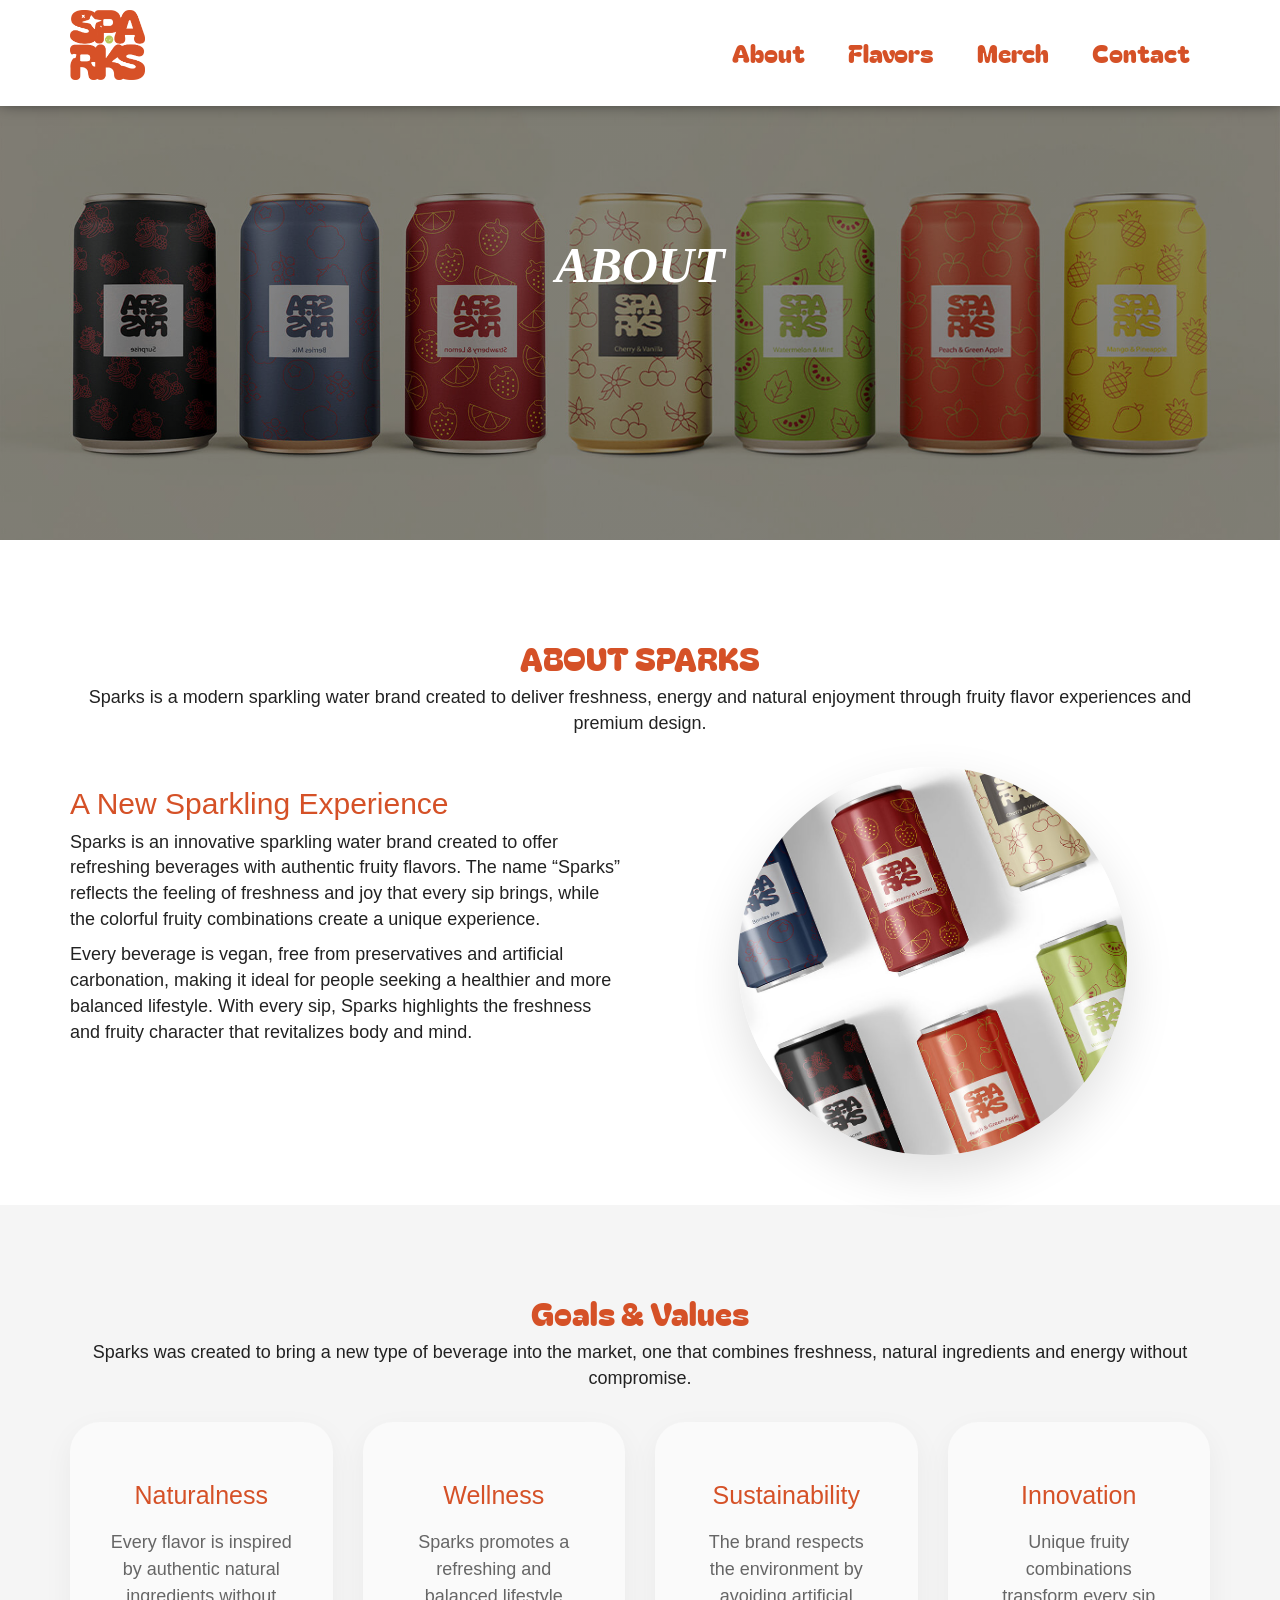
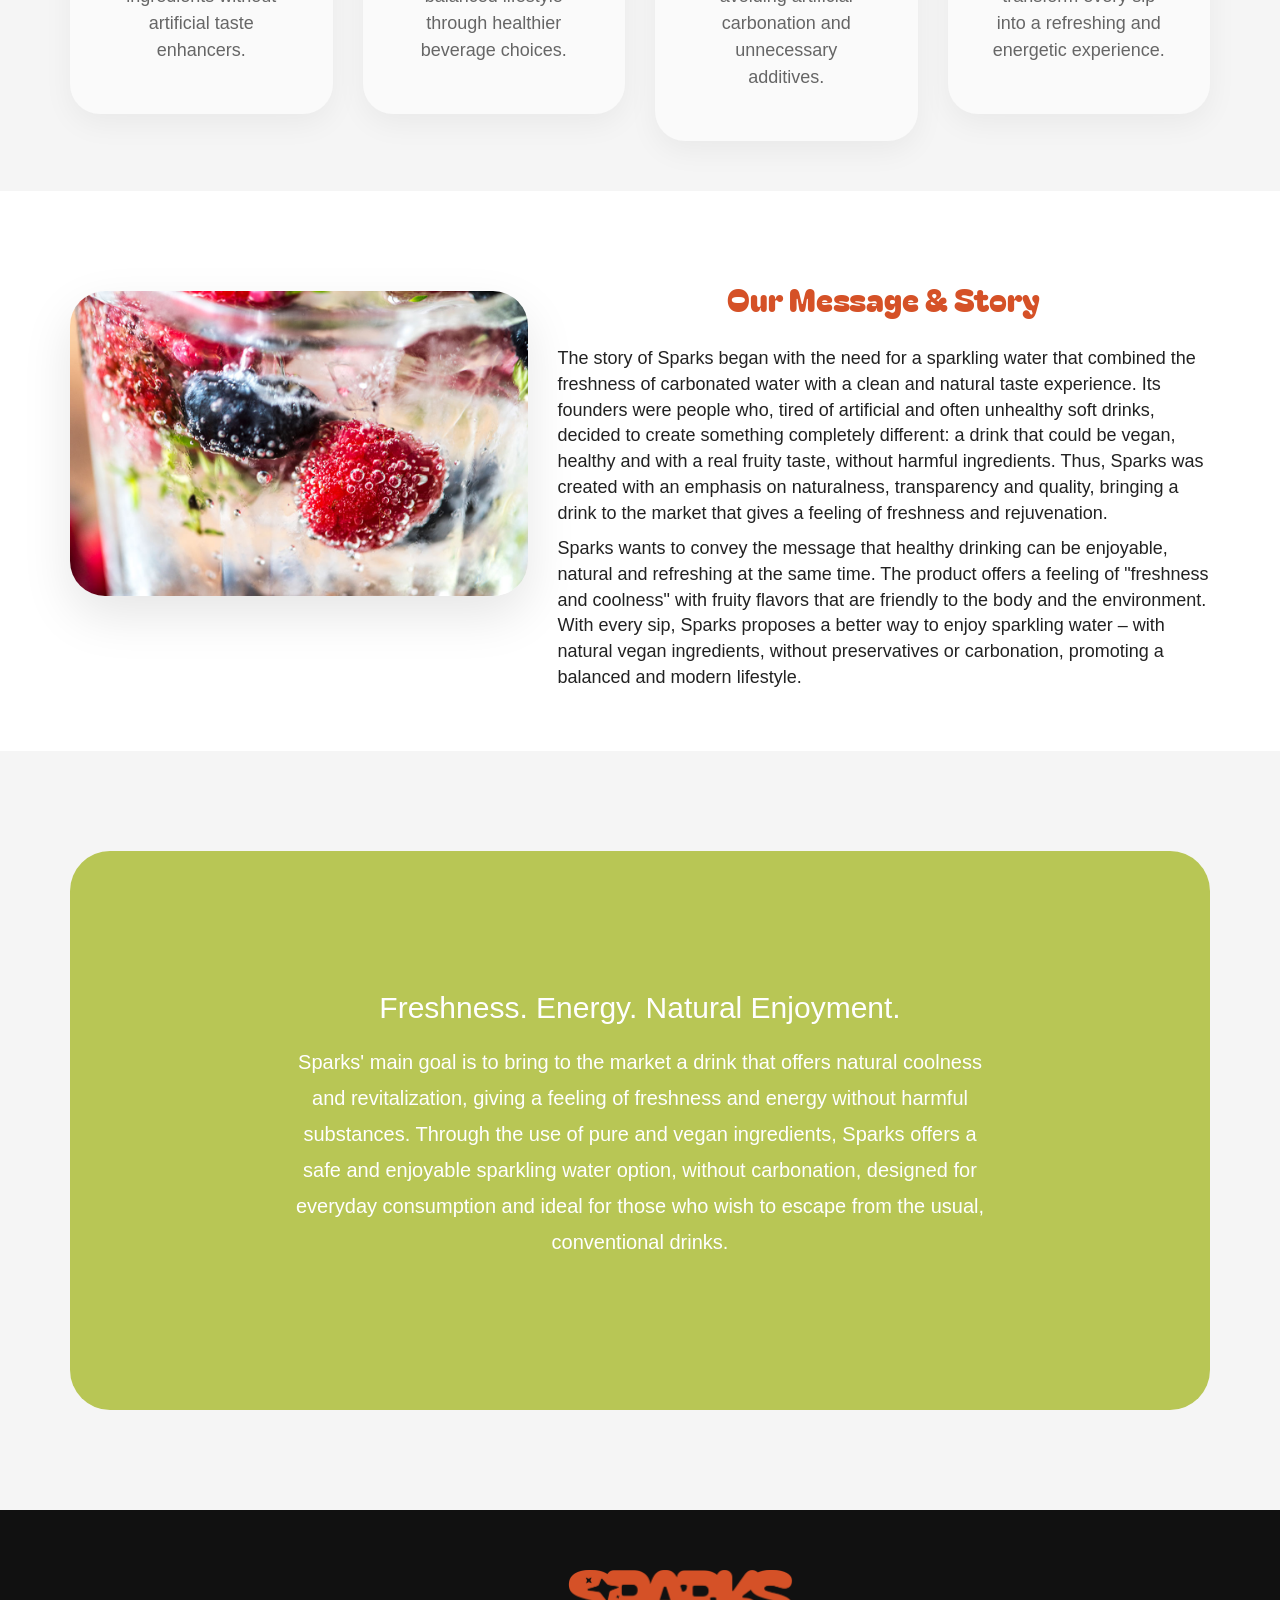
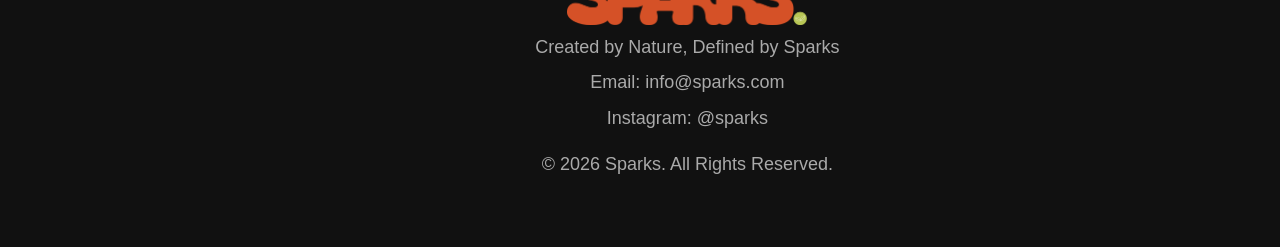
==== about.html @ 91e509a6 "Add files via upload" ====
<!DOCTYPE html>
<html lang="en">
<head>
  <meta charset="UTF-8" />
  <meta name="viewport" content="width=device-width, initial-scale=1.0" />
  <title>SPARKS - ABOUT</title>
  <link rel="shortcut icon" href="https://christinastyl.github.io/sparks/images/favicon.png">


  <meta name="viewport" content="width=device-width, initial-scale=1">
  <meta name="title" content="SPARKS">
  <meta name="description" content="">

  <meta property="og:url" content="https://christinastyl.github.io/sparks/"/>
  <meta property="og:title" content="SPARKS"/>
  <meta property="og:description" content=""/>
  <meta property="og:site_name" content="SPARKS"/>
  <meta property="og:image" content="https://christinastyl.github.io/sparks/images/og_image.jpg"/>

  <link rel="stylesheet" href="https://maxcdn.bootstrapcdn.com/bootstrap/3.4.1/css/bootstrap.min.css">
  <script src="https://ajax.googleapis.com/ajax/libs/jquery/3.7.1/jquery.min.js"></script>
  <script src="https://maxcdn.bootstrapcdn.com/bootstrap/3.4.1/js/bootstrap.min.js"></script>

  <link rel="preconnect" href="https://fonts.googleapis.com">
  <link href="https://fonts.googleapis.com/css2?family=Bagel+Fat+One&family=Poppins:wght@300;400;500;600;700&display=swap" rel="stylesheet">
  <link href="https://fonts.cdnfonts.com/css/myriad-pro-5" rel="stylesheet">
  <link  href="scripts/style.css" rel="stylesheet"/>
</head>

<body>
    <div class="menu-wrap">
        <div class="container">
            <div class="row">
                <div class="col-md-6">
                    <a href="/sparks" class="logo"><img src="images/logo.png" alt="logo"></a>
                </div>
                <div class="col-md-6">
                    <div class="menu">
                        <a href="/sparks/about">About</a>
                        <a href="/sparks/flavors">Flavors</a>
                        <a href="/sparks/merch">Merch</a>
                        <a href="/sparks/contact">Contact</a>
                     </div>
                </div>
            </div>
        </div>
    </div>
    <div class="hero-wrap hero" id="top">
        <!-- <div class="overlay"></div> -->
        <div class="container">
            <div class="row">
                <div class="col-md-12">
                    <h1>ABOUT</h1>
                </div>
            </div>
        </div>
    </div>

    <div class="wrap about-wrap">
        <div class="container">
            <div class="row">
                <div class="col-md-12">
                    <div class="section-intro">
                      <h2>ABOUT SPARKS</h2>
                      <p>Sparks is a modern sparkling water brand created to deliver freshness, energy and natural enjoyment through fruity flavor experiences and premium design.</p>
                    </div>
                </div>
            </div>
            <div class="row">
                <div class="col-md-6">
                    <h2>A New Sparkling Experience</h2>
                    <p>
                      <span class="highlight">Sparks</span> is an innovative sparkling
                      water brand created to offer refreshing beverages with authentic
                      fruity flavors. The name “Sparks” reflects the feeling of freshness
                      and joy that every sip brings, while the colorful fruity combinations
                      create a unique experience.
                    </p>
                    <p>
                      Every beverage is vegan, free from preservatives and artificial
                      carbonation, making it ideal for people seeking a healthier and
                      more balanced lifestyle. With every sip, Sparks highlights the
                      freshness and fruity character that revitalizes body and mind.
                    </p>
                </div>
                <div class="col-md-6">
                    <img src="images/about.jpg" alt="about">
                </div>
            </div>
        </div>
    </div>

    <div class="wrap value-wrap">
        <div class="container">
            <div class="row">
                <div class="col-md-12">
                    <div class="section-intro">
                      <h2>Goals & Values</h2>
                      <p>Sparks was created to bring a new type of beverage into the market, one that combines freshness, natural ingredients and energy without compromise.</p>
                    </div>
                </div>
            </div>
            <div class="row">
                <div class="col-md-3">
                    <div class="value-card">
                      <h3>Naturalness</h3>
                      <p>
                        Every flavor is inspired by authentic natural ingredients
                        without artificial taste enhancers.
                      </p>
                    </div>
                </div>
                <div class="col-md-3">
                    <div class="value-card">
                      <h3>Wellness</h3>
                      <p>
                        Sparks promotes a refreshing and balanced lifestyle
                        through healthier beverage choices.
                      </p>
                    </div>
                </div>
                <div class="col-md-3">
                    <div class="value-card">
                      <h3>Sustainability</h3>
                      <p>
                        The brand respects the environment by avoiding
                        artificial carbonation and unnecessary additives.
                      </p>
                    </div>
                </div>
                <div class="col-md-3">
                    <div class="value-card">
                      <h3>Innovation</h3>
                      <p>
                        Unique fruity combinations transform every sip into
                        a refreshing and energetic experience.
                      </p>
                    </div>
                </div>
            </div>
        </div>
    </div>

    <div class="wrap story-wrap">
        <div class="container">
            <div class="row">
                <div class="col-md-5">
                    <img src="images/story.jpg" alt="Our Message & Story">
                </div>
                <div class="col-md-7">
                    <div class="section-intro">
                      <h2>Our Message & Story</h2>
                    </div>
                    <p>The story of Sparks began with the need for a sparkling water that combined the freshness of carbonated water with a clean and natural taste experience. Its founders were people who, tired of artificial and often unhealthy soft drinks, decided to create something completely different: a drink that could be vegan, healthy and with a real fruity taste, without harmful ingredients. Thus, Sparks was created with an emphasis on naturalness, transparency and quality, bringing a drink to the market that gives a feeling of freshness and rejuvenation.</p>
                    <p>Sparks wants to convey the message that healthy drinking can be enjoyable, natural and refreshing at the same time. The product offers a feeling of "freshness and coolness" with fruity flavors that are friendly to the body and the environment. With every sip, Sparks proposes a better way to enjoy sparkling water – with natural vegan ingredients, without preservatives or carbonation, promoting a balanced and modern lifestyle.</p>
                </div>
            </div>
        </div>
    </div>
    <div class="quote-wrap">
        <div class="container">
            <div class="row">
                <div class="col-md-12">
                    <div class="quote">
                      <h2>Freshness. Energy. Natural Enjoyment.</h2>
                      <p>Sparks' main goal is to bring to the market a drink that offers natural coolness and revitalization, giving a feeling of freshness and energy without harmful substances. Through the use of pure and vegan ingredients, Sparks offers a safe and enjoyable sparkling water option, without carbonation, designed for everyday consumption and ideal for those who wish to escape from the usual, conventional drinks.</p>
                    </div>
                </div>
            </div>
        </div>
    </div>

  <!-- FOOTER -->

  <div class="footer" id="contact">
      <div class="container">
          <div class="row">
              <div class="col-md-4"></div>
              <div class="col-md-4">
                  <img src="images/secondary.png" alt="logo">
                <p>Created by Nature, Defined by Sparks</p>
                <p>Email: info@sparks.com</p>
                <p>Instagram: @sparks</p>
                <p style="margin-top:20px;">© 2026 Sparks. All Rights Reserved.</p>
              </div>
              <div class="col-md-4"></div>
          </div>
      </div>
</div>
</body>
</html>
---- scripts/style.css ----
*{margin:0;padding:0;box-sizing:border-box;}
body{font-family: 'Myriad Pro', sans-serif;/* font-family:'Poppins',sans-serif; */background:#fff;color:#222;overflow-x:hidden;font-size: 18px;}
html{scroll-behavior:smooth;}
:root{
    --main:#d55127;
    --secondary:#b8c655;
    --dark:#111;
    --light:#fff;
    --gray:#f5f5f5;
}

.overlay{background-color: #000;width: 100%;height: 100%;z-index: 1000;position: absolute;opacity: 16%;}
.menu-wrap{position: fixed;background: #fff;width: 100%;z-index: 1000;box-shadow: 0px -8px 18px 1px #000000;}
.menu{font-family:'Bagel Fat One',cursive;text-align: right;}
.menu a{padding: 35px 20px;font-size: 25px;text-decoration: none;display: inline-block;color: var(--main);}
.menu a:hover{color: var(--secondary)}
.logo {margin: 0}
.logo img{height:90px;display: block;padding: 10px 0}

.header-wrap {background: url('../images/header-bg.jpg') 0 0 no-repeat;background-size: cover;height: 500px;background-position: center;    position: relative;top: 90px;margin-bottom: 100px;}
.page-header-wrap{background: url('../images/header-bg.jpg') 0 0 no-repeat;background-size: cover;background-position: center;}
.header-wrap .header-title{line-height: 1;color: #fff;font-size: 70px;}
.header-wrap .header-title span{display: block;background-image: linear-gradient(to right, var(--light), var(--dark));-webkit-background-clip: text;-webkit-text-fill-color: transparent;}
.header-wrap .header-text{color: #fff;font-size: 18px;padding: 20px 0;}
.header-wrap .header-text span{color: var(--light);}
.button {color: #fff;border: 1px solid;font-size: 17px;font-weight: normal;padding: 14px 16px;border-radius: 5px;border-image: linear-gradient(to right, var(--light), var(--dark)) 1;}
.button:hover{background-image: linear-gradient(to right, var(--light), var(--dark));text-decoration: none;color: #fff;-webkit-background-clip: border-box;-webkit-text-fill-color: white;}
.header-img{padding: 13% 0;text-align: center;}
.header-img img{width: 100%;padding: 13% 0;}
.header-img h1{font-family: 'Myriad Pro';font-size: 5rem;color: #fff;font-weight: bold;font-style: italic;margin-top:80px;}

.hero{height:50vh;background:linear-gradient(rgba(0,0,0,0.45),rgba(0,0,0,0.45)),url('../images/hero.jpg');background-size:cover;background-position:center;text-align:center;color:white;position: relative;top: 90px;margin-bottom: 100px;}
.hero h1{font-family: 'Myriad Pro';font-size: 5rem;color: #fff;font-weight: bold;font-style: italic;margin-top:13%;}
.hero p{max-width:700px;line-height:1.8;font-size:1.1rem;}

.btn{display:inline-block;padding:16px 35px;background:var(--main);color:white;border-radius:50px;text-decoration:none;font-weight:600;transition:0.3s;    margin: 20px auto;display: block;width: 200px;}
.btn:hover{transform:translateY(-3px);background:var(--secondary);}

.wrap{padding: 50px 0}
.section-intro {text-align: center;padding: 20px 0}
.section-intro h2{color: var(--main);font-family: 'Bagel Fat One';font-size: 32px;}


/* about */
.about img{width:100%;border-radius:25px;}
.about-text h3{font-size:2.2rem;margin-bottom:20px;}
.about-text p{line-height:1.8;color:#555;margin-bottom:20px;}

/* FLAVORS */
.flavors-wrap {background:var(--gray);}
.flavor-card{background:white;border-radius:25px;overflow:hidden;transition:0.4s;box-shadow:0 10px 25px rgba(0,0,0,0.05);margin: 10px 0;}
.flavor-card:hover{transform:translateY(-10px);}
.flavor-top{height:250px;}
.flavor-top img {width: 100%}

.flavor-content{padding:30px;}
.flavor-content h3{margin-bottom:15px;font-size:22px;font-family:'Bagel Fat One';}
.flavor-content p{color:#666;line-height:1.7;}

.berries h3{color: #596983}
.strawberry h3{color: #aa1e23}
.mango h3{color: #fee14d}
.peach h3{color: #d55127}
.vanilla h3{color: #f1e2b7}
.mint h3{color: #b8c655}

/* VALUES */
.value-card{padding:40px;border-radius:20px;background:white;box-shadow:0 10px 30px rgba(0,0,0,0.05);text-align:center;}
.value-card h3{margin:20px 0;color:var(--main);}
.value-card p{color:#666;line-height:1.7;}

/* CTA */
.cta-wrap{background: var(--gray)}
.cta{background:linear-gradient(135deg,var(--main),#ff8c42);color:white;text-align:center;border-radius:40px;margin:80px 0;padding:80px 30px;}
.cta h2{font-size:3rem;margin-bottom:20px;}
.cta p{max-width:700px;margin:auto;line-height:1.8;margin-bottom:30px;font-size: 20px;}
.cta .btn{background:white;color:var(--main);}
.cta .btn:hover{background: var(--secondary)}


.secret-wrap{position:relative;margin:70px 0;padding:70px 8%;border-radius:40px;overflow:hidden;background:#050505;display:flex;justify-content:center;}
.secret-overlay{position:absolute;inset:0;background:radial-gradient(circle at top right,rgba(255,0,80,0.18),transparent 40%);}
.secret-container{position:relative;z-index:2;display:grid;grid-template-columns:repeat(auto-fit,minmax(320px,1fr));gap:60px;align-items:center;}
.premium-label{display:inline-block;padding:10px 20px;border:1px solid rgba(255,255,255,0.2);border-radius:50px;color:var(--main);font-size:16px;letter-spacing:2px;margin-bottom:25px;}
.secret-wrap h2{font-family:'Bagel Fat One',cursive;font-size:6rem;color:white;line-height:1;margin-bottom:20px;}
.secret-wrap h3{color:var(--main);font-size:25px;margin-bottom:25px;}
.secret-wrap p{color:#bbb;line-height:1.9;margin-bottom:20px;max-width:650px;font-size: 20px;}
.secret-can{width:100%;max-width:420px;position:relative;}
.secret-can::before{content:'';position:absolute;inset:-20px;border-radius:30px;background:linear-gradient(135deg,rgba(255,0,80,0.2),rgba(255,255,255,0.02));filter:blur(20px);}
.secret-wrap img{position:relative;z-index:2;width:100%;border-radius:30px;box-shadow:0 20px 60px rgba(0,0,0,0.6);margin-top: 28%;}

.about-wrap img{width: 70%;border-radius: 100%;box-shadow: 0 20px 50px rgba(0, 0, 0, 0.12);display: block;margin: auto;}
.about-wrap h2{color: var(--main)}

.value-wrap{background:var(--gray);}
.value-card{background:#fafafa;padding:40px;border-radius:30px;box-shadow:0 10px 30px rgba(0,0,0,0.05);transition:0.4s;}
.value-card:hover{transform:translateY(-10px);}
.value-card h3{color:var(--main);margin-bottom:20px;font-size:25px;}
.value-card p{color:#666;line-height:1.5;}

.story-wrap img{width: 100%;border-radius: 35px;box-shadow: 0 20px 50px rgba(0, 0, 0, 0.1);margin-top: 50px}

.quote-wrap{background: var(--gray)}
.quote{margin:100px 0;padding:120px 8%;border-radius:40px;background:var(--secondary);background-size:cover;background-position:center;text-align:center;color:white;}
.quote h2{font-size:3rem;margin-bottom:20px;}
.quote p {max-width: 700px;margin: auto;line-height: 1.8;margin-bottom: 30px;font-size: 20px;}

/* FOOTER */
.footer{background:#111;color:white;padding:60px 8%;text-align:center;}
.footer img{width: 100%;padding: 0px 60px 10px;}
.footer p{color:#aaa;margin-bottom:10px;}

/* RESPONSIVE */

@media(max-width:768px){

.hero h1{
font-size:3rem;
}

nav ul{
display:none;
}

.section-title h2{
font-size:2.2rem;
}

.cta h2{
font-size:2rem;
}

}
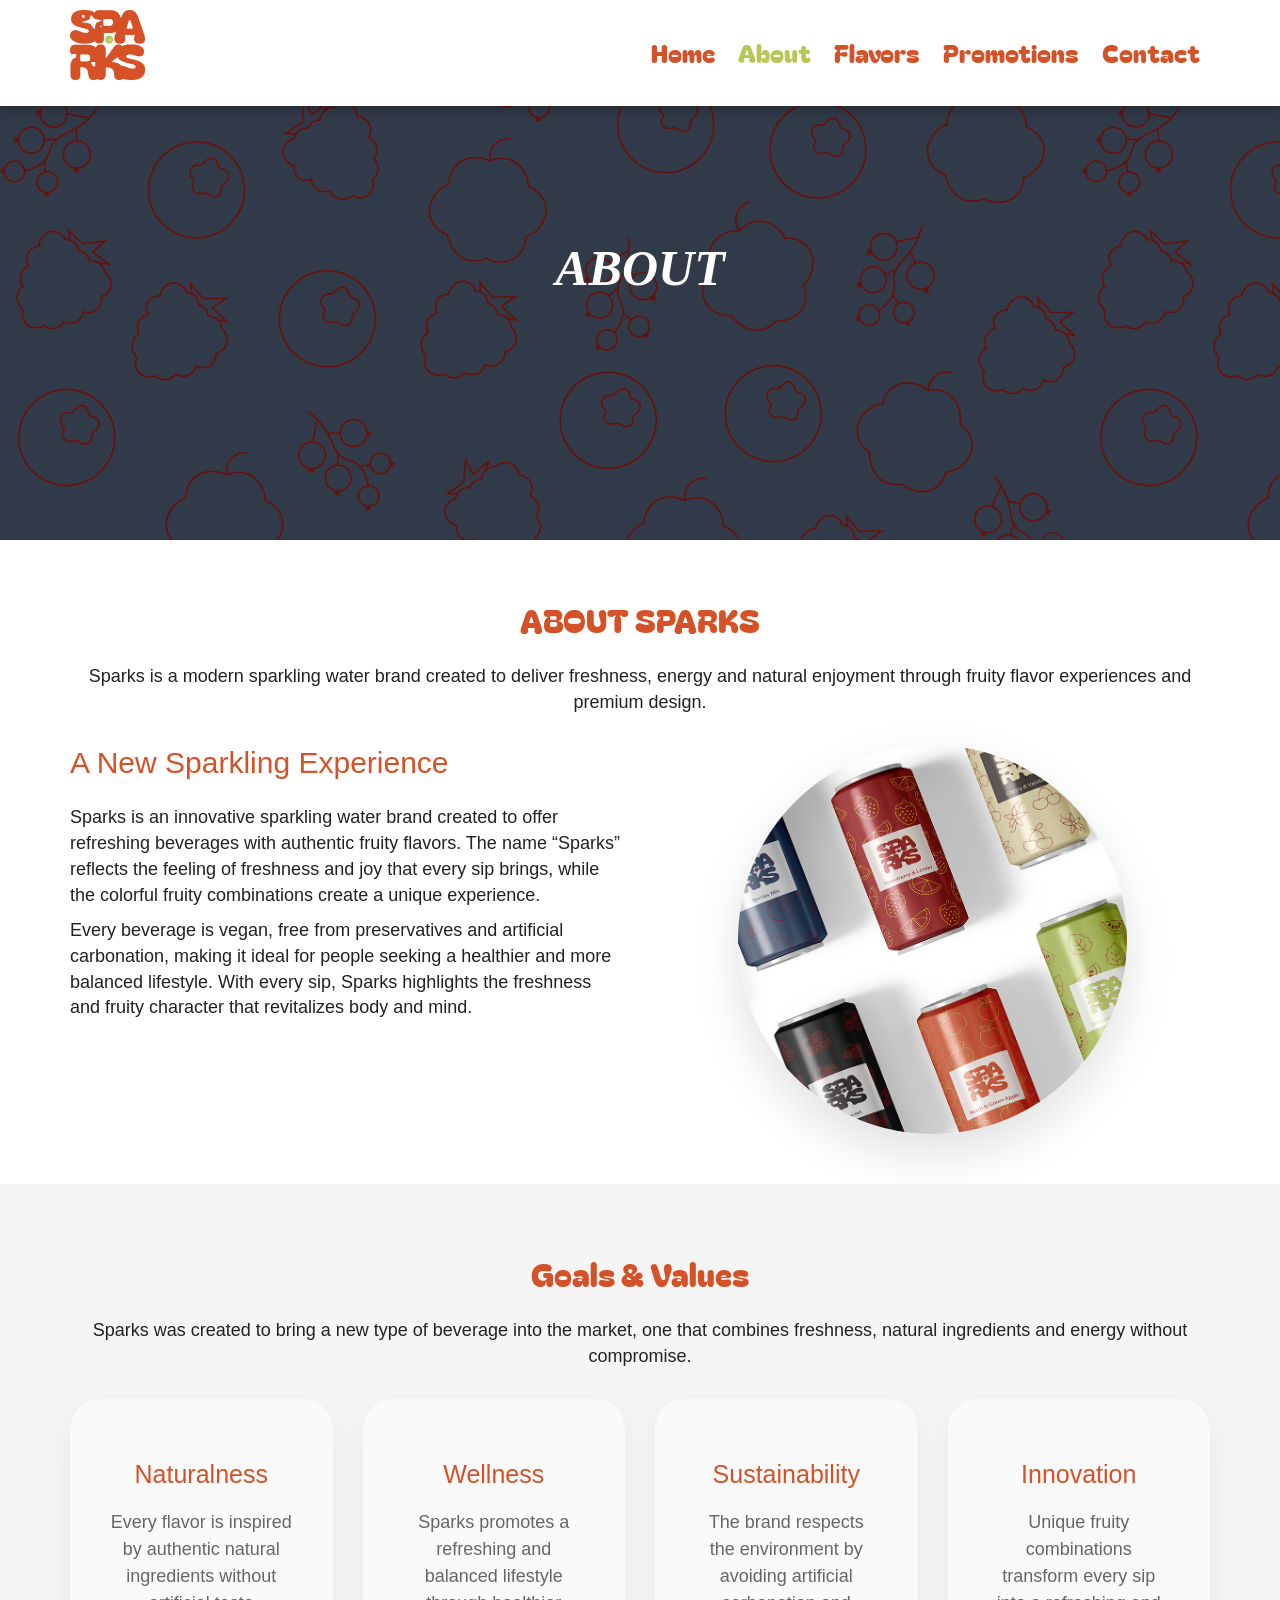
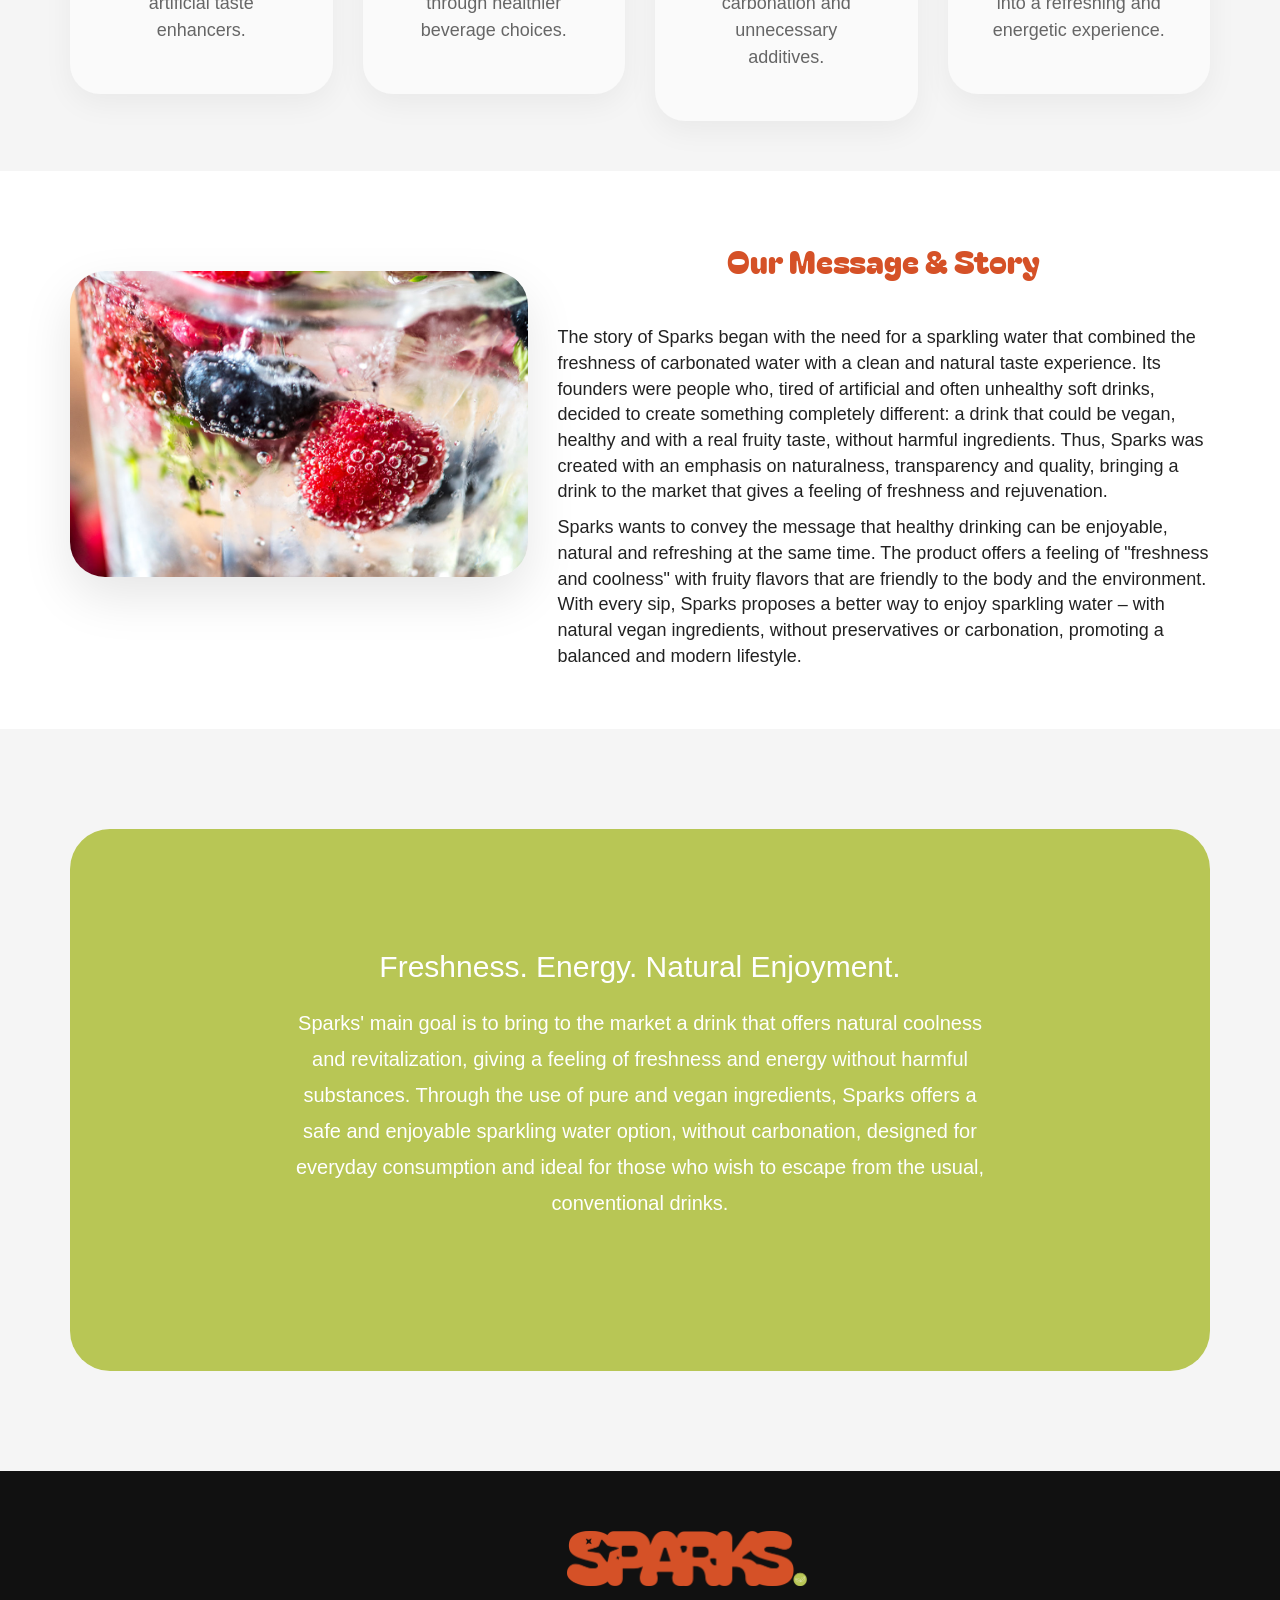
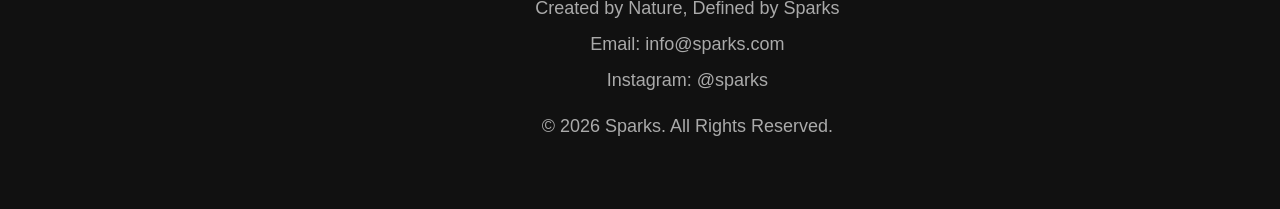
==== commit 81a27392: "Add files via upload" ====
--- a/about.html
+++ b/about.html
@@ -31,21 +31,22 @@
     <div class="menu-wrap">
         <div class="container">
             <div class="row">
-                <div class="col-md-6">
+                <div class="col-md-2">
                     <a href="/sparks" class="logo"><img src="images/logo.png" alt="logo"></a>
                 </div>
-                <div class="col-md-6">
+                <div class="col-md-10">
                     <div class="menu">
-                        <a href="/sparks/about">About</a>
+                        <a href="/sparks">Home</a>
+                        <a class="active" href="/sparks/about">About</a>
                         <a href="/sparks/flavors">Flavors</a>
-                        <a href="/sparks/merch">Merch</a>
+                        <a href="/sparks/promotions">Promotions</a>
                         <a href="/sparks/contact">Contact</a>
                      </div>
                 </div>
             </div>
         </div>
     </div>
-    <div class="hero-wrap hero" id="top">
+    <div class="hero-wrap hero about-hero" id="top">
         <!-- <div class="overlay"></div> -->
         <div class="container">
             <div class="row">
--- a/scripts/style.css
+++ b/scripts/style.css
@@ -8,12 +8,15 @@
     --light:#fff;
     --gray:#f5f5f5;
 }
+h1, h2, h3, h4, h5, h6 {margin-top: 0;margin-bottom: 0.8em;font-weight: 100;line-height: 1.2;}
+
 
 .overlay{background-color: #000;width: 100%;height: 100%;z-index: 1000;position: absolute;opacity: 16%;}
 .menu-wrap{position: fixed;background: #fff;width: 100%;z-index: 1000;box-shadow: 0px -8px 18px 1px #000000;}
 .menu{font-family:'Bagel Fat One',cursive;text-align: right;}
-.menu a{padding: 35px 20px;font-size: 25px;text-decoration: none;display: inline-block;color: var(--main);}
+.menu a{padding: 35px 10px;font-size: 25px;text-decoration: none;display: inline-block;color: var(--main);}
 .menu a:hover{color: var(--secondary)}
+.menu a.active{color: var(--secondary)}
 .logo {margin: 0}
 .logo img{height:90px;display: block;padding: 10px 0}
 
@@ -29,7 +32,12 @@
 .header-img img{width: 100%;padding: 13% 0;}
 .header-img h1{font-family: 'Myriad Pro';font-size: 5rem;color: #fff;font-weight: bold;font-style: italic;margin-top:80px;}
 
-.hero{height:50vh;background:linear-gradient(rgba(0,0,0,0.45),rgba(0,0,0,0.45)),url('../images/hero.jpg');background-size:cover;background-position:center;text-align:center;color:white;position: relative;top: 90px;margin-bottom: 100px;}
+.hero{height:50vh;background-size:cover;background-position:center;text-align:center;color:white;position: relative;top: 90px;margin-bottom: 80px;}
+.about-hero {background:linear-gradient(rgba(0,0,0,0.45),rgba(0,0,0,0.45)),url('../images/about_hero.jpg');}
+.flavors-hero {background:linear-gradient(rgba(0,0,0,0.45),rgba(0,0,0,0.45)),url('../images/flavors_hero.jpg');}
+.merch-hero {background:linear-gradient(rgba(0,0,0,0.45),rgba(0,0,0,0.45)),url('../images/merch_hero.jpg');}
+.contact-hero {background:linear-gradient(rgba(0,0,0,0.45),rgba(0,0,0,0.45)),url('../images/contact_hero.jpg');}
+
 .hero h1{font-family: 'Myriad Pro';font-size: 5rem;color: #fff;font-weight: bold;font-style: italic;margin-top:13%;}
 .hero p{max-width:700px;line-height:1.8;font-size:1.1rem;}
 
@@ -105,6 +113,41 @@
 .quote h2{font-size:3rem;margin-bottom:20px;}
 .quote p {max-width: 700px;margin: auto;line-height: 1.8;margin-bottom: 30px;font-size: 20px;}
 
+.promotional-wrap{background-color: var(--gray)}
+.promotional-wrap img{width: 100%;border-radius: 35px;box-shadow: 0 20px 50px rgba(0, 0, 0, 0.1);margin-top: 50px;}
+.promotional-wrap .section-intro {text-align: left;padding: 0}
+
+.accessories-wrap img{width: 100%;border-radius: 35px;box-shadow: 0 20px 50px rgba(0, 0, 0, 0.1);margin-top: 50px;}
+.accessories-wrap .section-intro {text-align: left;padding: 0}
+
+.contact-wrap{background-color: var(--gray)}
+.contact-info h2{font-size:3rem;margin-bottom:25px;}
+.contact-info p{color:#666;line-height:2;margin-bottom:40px;}
+.info-box{background:white;padding: 5px 30px;border-radius:25px;margin-bottom:25px;box-shadow:0 10px 30px rgba(0,0,0,0.05);transition:0.4s;}
+.info-box:hover{transform:translateY(-5px);}
+.info-box h3{color:var(--main);margin-bottom:10px;}
+.info-box p{margin:0;color:#555;font: 18px}
+
+.contact-form{background:white;padding:50px;border-radius:35px;box-shadow:0 15px 40px rgba(0,0,0,0.08);}
+.contact-form h2{margin-bottom:35px;font-size:2.5rem;}
+.form-group{margin-bottom:25px;}
+.form-group label{display:block;margin-bottom:10px;font-weight:600;color:#333;}
+.form-group input, .form-group textarea{width:100%;padding:18px 20px;border-radius:18px;border:1px solid #ddd;outline:none;transition:0.3s;}
+.form-group input:focus,.form-group textarea:focus{border-color:var(--main);}
+.form-group textarea{min-height:180px;resize:none;}
+
+.map-section{margin-top:80px;}
+.map{overflow:hidden;border-radius:35px;box-shadow:0 15px 40px rgba(0,0,0,0.08);}
+.map iframe{width:100%;height:405px;border:none;}
+
+.social {background: #fff;}
+.social-section h2{font-size:3rem;margin-bottom:20px;}
+.social-section p{max-width:700px;margin:auto;line-height:1.9;margin-bottom:40px;}
+.socials{display:flex;justify-content:center;gap:20px;flex-wrap:wrap;}
+.social-btn{padding:16px 32px;border-radius:50px;text-decoration:none;background:white;color:#111;font-weight:600;box-shadow:0 10px 25px rgba(0,0,0,0.06);transition:0.4s;text-decoration: none;}
+.social-btn:hover{background:var(--main);color:white;text-decoration: none;}
+
+
 /* FOOTER */
 .footer{background:#111;color:white;padding:60px 8%;text-align:center;}
 .footer img{width: 100%;padding: 0px 60px 10px;}
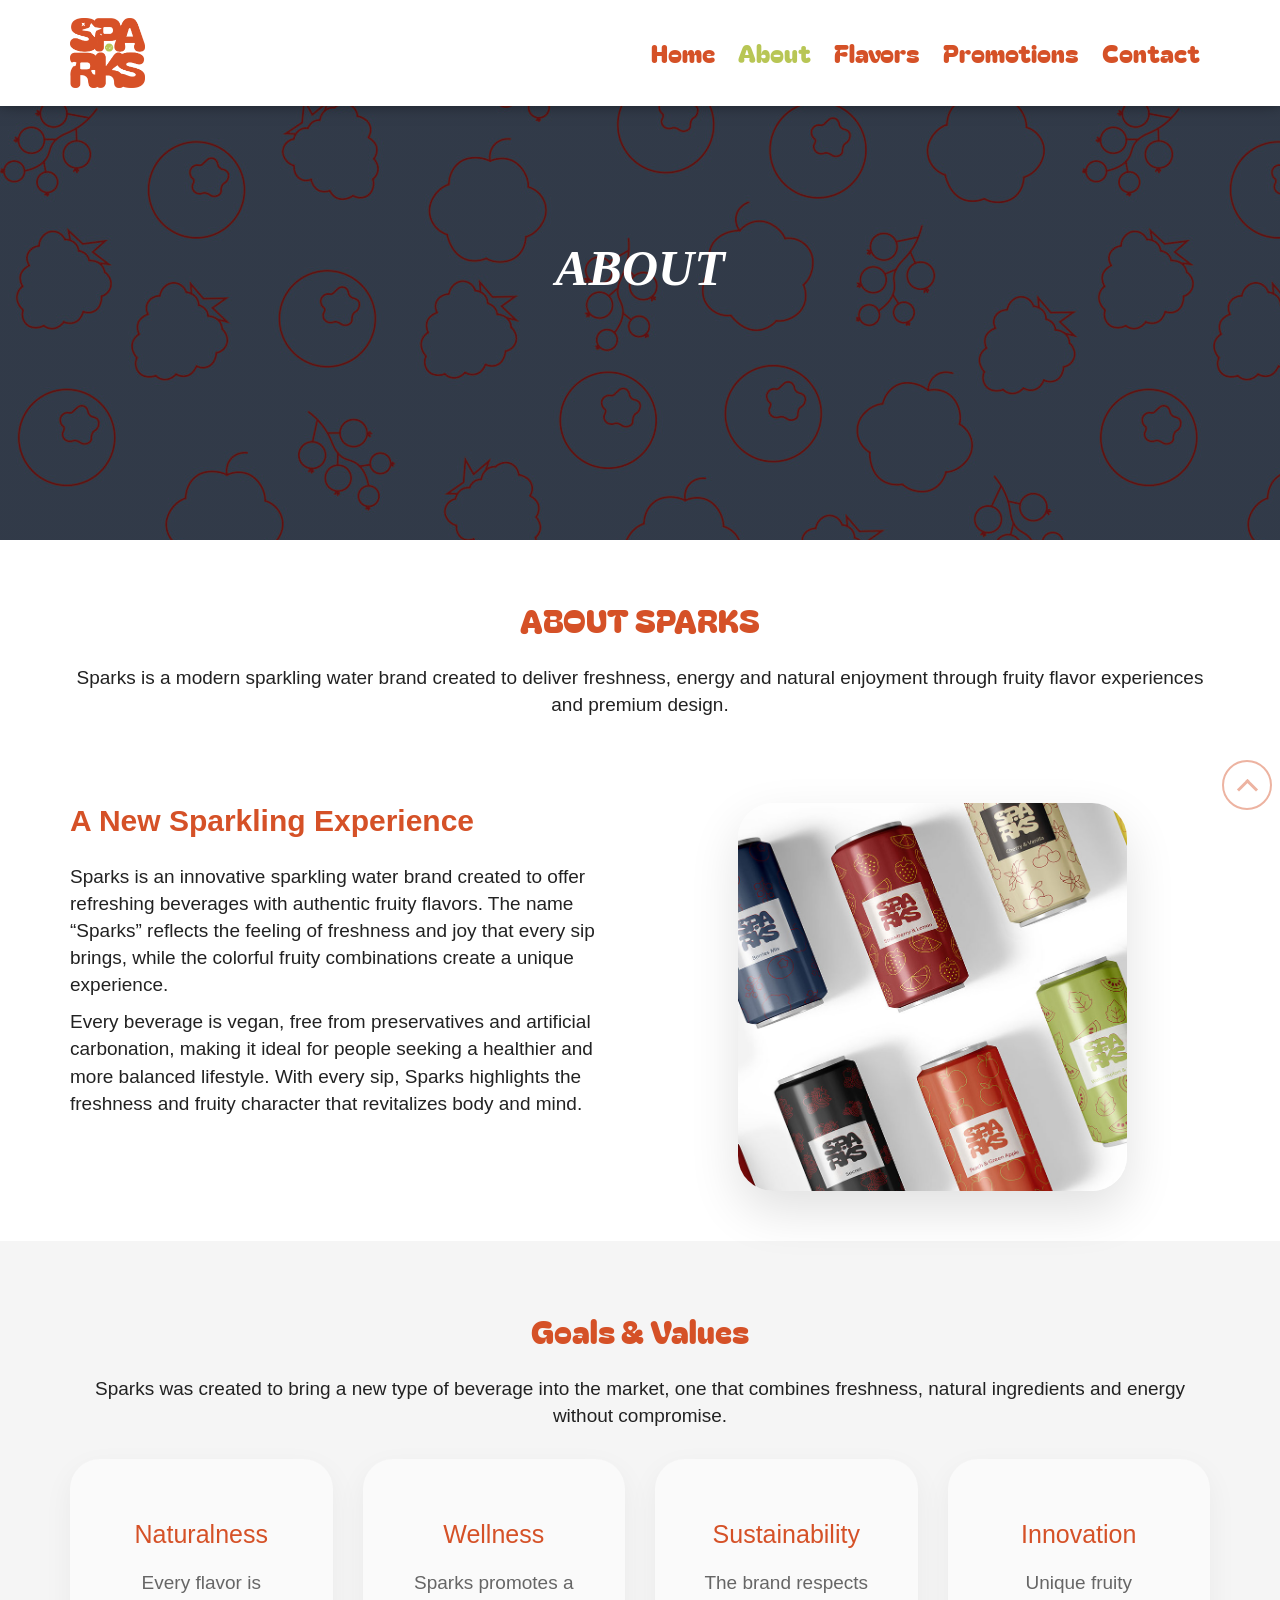
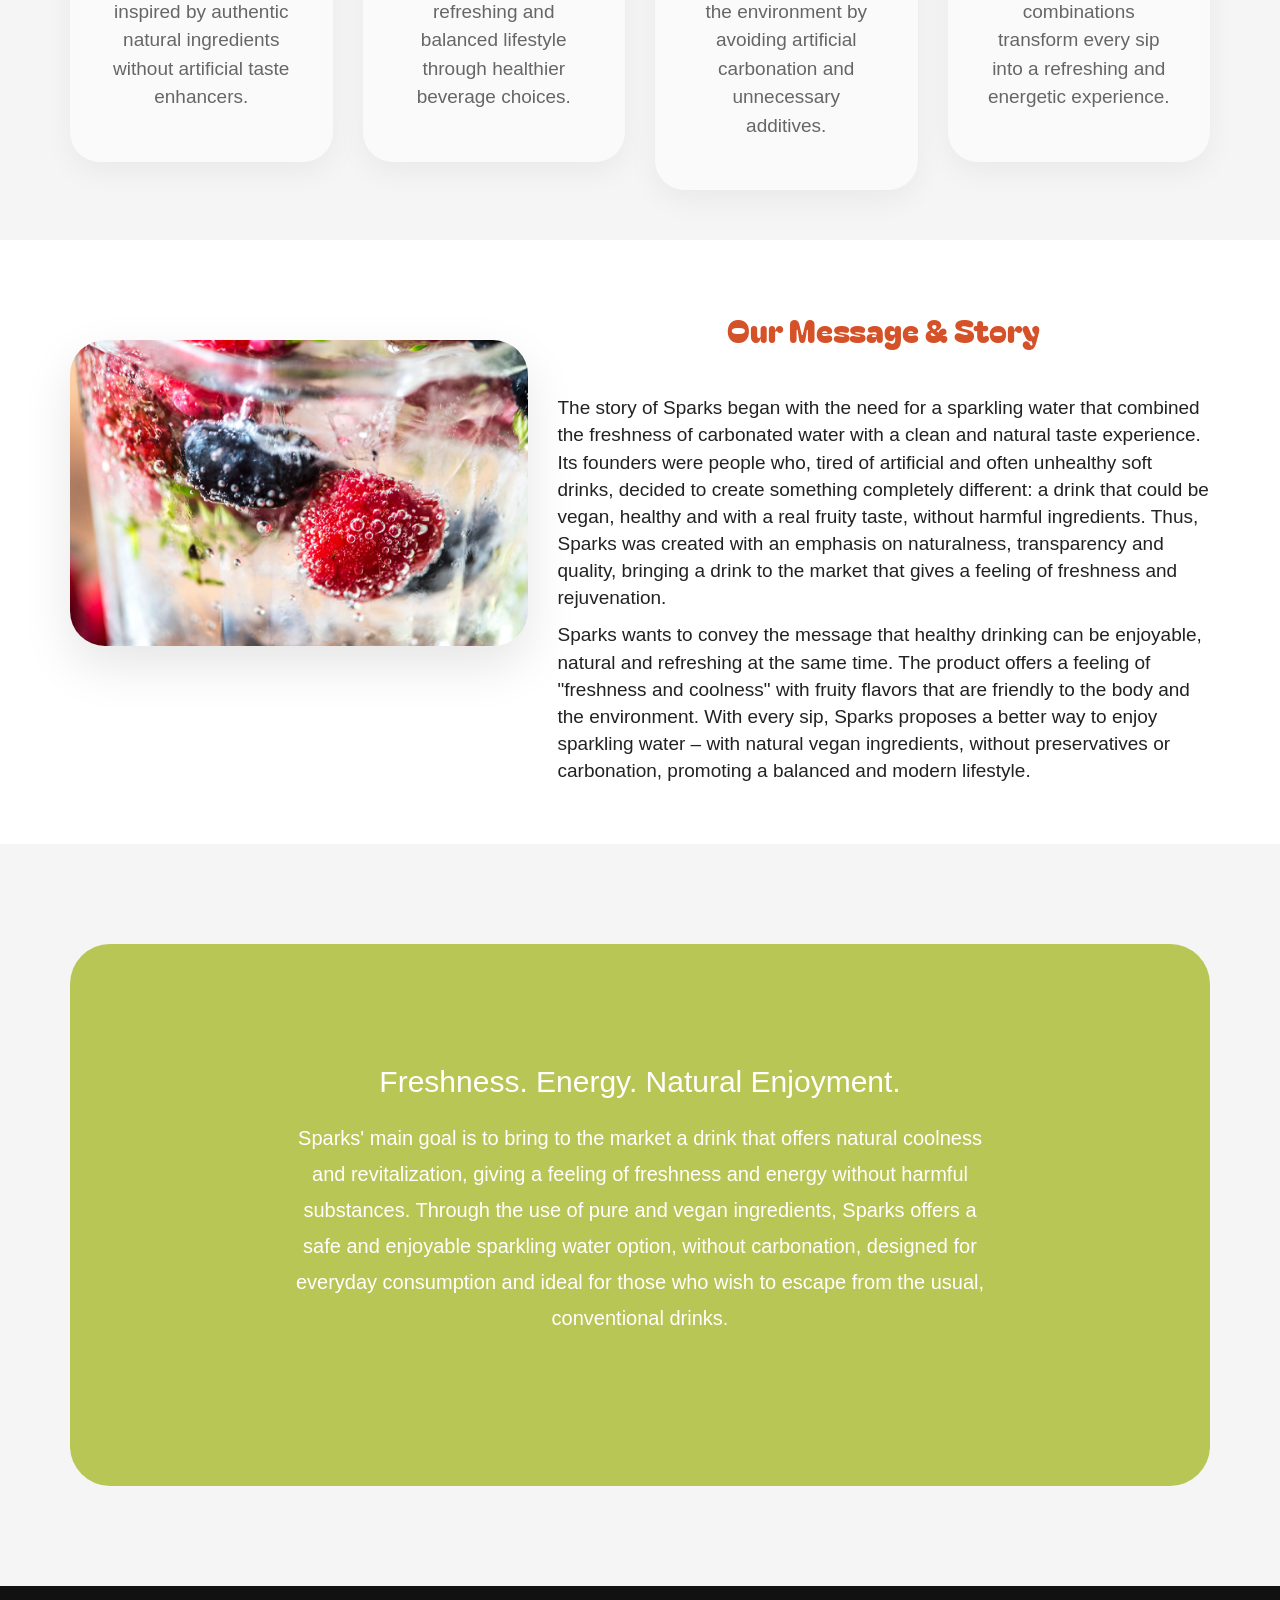
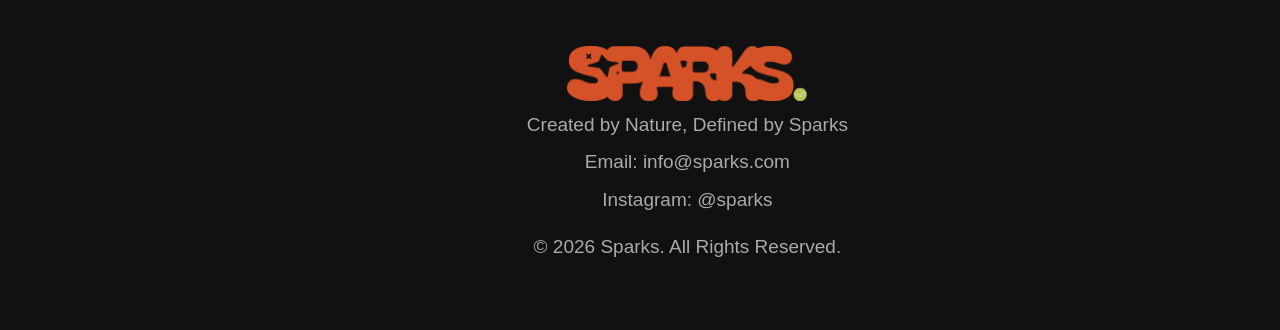
==== commit 6e4b1326: "Add files via upload" ====
--- a/about.html
+++ b/about.html
@@ -67,9 +67,10 @@
                     </div>
                 </div>
             </div>
+            <br><br>
             <div class="row">
                 <div class="col-md-6">
-                    <h2>A New Sparkling Experience</h2>
+                    <h2><strong>A New Sparkling Experience</strong></h2>
                     <p>
                       <span class="highlight">Sparks</span> is an innovative sparkling
                       water brand created to offer refreshing beverages with authentic
@@ -102,40 +103,42 @@
                 </div>
             </div>
             <div class="row">
-                <div class="col-md-3">
-                    <div class="value-card">
-                      <h3>Naturalness</h3>
-                      <p>
-                        Every flavor is inspired by authentic natural ingredients
-                        without artificial taste enhancers.
-                      </p>
+                <div class="values-section">
+                    <div class="col-md-3">
+                        <div class="value-card">
+                          <h3>Naturalness</h3>
+                          <p>
+                            Every flavor is inspired by authentic natural ingredients
+                            without artificial taste enhancers.
+                          </p>
+                        </div>
                     </div>
-                </div>
-                <div class="col-md-3">
-                    <div class="value-card">
-                      <h3>Wellness</h3>
-                      <p>
-                        Sparks promotes a refreshing and balanced lifestyle
-                        through healthier beverage choices.
-                      </p>
+                    <div class="col-md-3">
+                        <div class="value-card">
+                          <h3>Wellness</h3>
+                          <p>
+                            Sparks promotes a refreshing and balanced lifestyle
+                            through healthier beverage choices.
+                          </p>
+                        </div>
                     </div>
-                </div>
-                <div class="col-md-3">
-                    <div class="value-card">
-                      <h3>Sustainability</h3>
-                      <p>
-                        The brand respects the environment by avoiding
-                        artificial carbonation and unnecessary additives.
-                      </p>
+                    <div class="col-md-3">
+                        <div class="value-card">
+                          <h3>Sustainability</h3>
+                          <p>
+                            The brand respects the environment by avoiding
+                            artificial carbonation and unnecessary additives.
+                          </p>
+                        </div>
                     </div>
-                </div>
-                <div class="col-md-3">
-                    <div class="value-card">
-                      <h3>Innovation</h3>
-                      <p>
-                        Unique fruity combinations transform every sip into
-                        a refreshing and energetic experience.
-                      </p>
+                    <div class="col-md-3">
+                        <div class="value-card">
+                          <h3>Innovation</h3>
+                          <p>
+                            Unique fruity combinations transform every sip into
+                            a refreshing and energetic experience.
+                          </p>
+                        </div>
                     </div>
                 </div>
             </div>
@@ -188,5 +191,7 @@
           </div>
       </div>
 </div>
+<a href="#top" id="scroll-top" class="scroller tp" title="BACK TO TOP" ><span></span></a>
+<script src="scripts/javascript.js"></script>
 </body>
 </html>
--- a/scripts/style.css
+++ b/scripts/style.css
@@ -1,5 +1,5 @@
 *{margin:0;padding:0;box-sizing:border-box;}
-body{font-family: 'Myriad Pro', sans-serif;/* font-family:'Poppins',sans-serif; */background:#fff;color:#222;overflow-x:hidden;font-size: 18px;}
+body{font-family: 'Myriad Pro', sans-serif;/* font-family:'Poppins',sans-serif; */background:#fff;color:#222;overflow-x:hidden;font-size: 19px;}
 html{scroll-behavior:smooth;}
 :root{
     --main:#d55127;
@@ -18,7 +18,7 @@
 .menu a:hover{color: var(--secondary)}
 .menu a.active{color: var(--secondary)}
 .logo {margin: 0}
-.logo img{height:90px;display: block;padding: 10px 0}
+.logo img{height:90px;display: block;padding: 10px 0;margin-top: 8px;}
 
 .header-wrap {background: url('../images/header-bg.jpg') 0 0 no-repeat;background-size: cover;height: 500px;background-position: center;    position: relative;top: 90px;margin-bottom: 100px;}
 .page-header-wrap{background: url('../images/header-bg.jpg') 0 0 no-repeat;background-size: cover;background-position: center;}
@@ -48,11 +48,12 @@
 .section-intro {text-align: center;padding: 20px 0}
 .section-intro h2{color: var(--main);font-family: 'Bagel Fat One';font-size: 32px;}
 
+.intro-wrap img {width: 100%;border-radius: 35px;box-shadow: 0 20px 50px rgba(0, 0, 0, 0.1);}
 
 /* about */
-.about img{width:100%;border-radius:25px;}
+/* .about img{width:100%;border-radius:25px;}
 .about-text h3{font-size:2.2rem;margin-bottom:20px;}
-.about-text p{line-height:1.8;color:#555;margin-bottom:20px;}
+.about-text p{line-height:1.8;color:#555;margin-bottom:20px;} */
 
 /* FLAVORS */
 .flavors-wrap {background:var(--gray);}
@@ -73,7 +74,8 @@
 .mint h3{color: #b8c655}
 
 /* VALUES */
-.value-card{padding:40px;border-radius:20px;background:white;box-shadow:0 10px 30px rgba(0,0,0,0.05);text-align:center;}
+.values-section{display: flex;}
+.value-card{padding:40px;border-radius:20px;background:white;box-shadow:0 10px 30px rgba(0,0,0,0.05);text-align:center;height: -webkit-fill-available;}
 .value-card h3{margin:20px 0;color:var(--main);}
 .value-card p{color:#666;line-height:1.7;}
 
@@ -97,7 +99,7 @@
 .secret-can::before{content:'';position:absolute;inset:-20px;border-radius:30px;background:linear-gradient(135deg,rgba(255,0,80,0.2),rgba(255,255,255,0.02));filter:blur(20px);}
 .secret-wrap img{position:relative;z-index:2;width:100%;border-radius:30px;box-shadow:0 20px 60px rgba(0,0,0,0.6);margin-top: 28%;}
 
-.about-wrap img{width: 70%;border-radius: 100%;box-shadow: 0 20px 50px rgba(0, 0, 0, 0.12);display: block;margin: auto;}
+.about-wrap img{width: 70%;border-radius: 35px;box-shadow: 0 20px 50px rgba(0, 0, 0, 0.12);display: block;margin: auto;}
 .about-wrap h2{color: var(--main)}
 
 .value-wrap{background:var(--gray);}
@@ -153,6 +155,10 @@
 .footer img{width: 100%;padding: 0px 60px 10px;}
 .footer p{color:#aaa;margin-bottom:10px;}
 
+#scroll-top{position:fixed;bottom:90px;right:8px;display:none;width:50px;height:50px;padding-top:15px;border-radius:100%;border:2px solid var(--main);z-index:3000;text-align:center;}
+#scroll-top span{display:inline-block;width:15px;height:15px;border:3px solid var(--main);border-left:0;border-bottom:0;transform:rotate(-45deg);transition:0.5s;}
+#scroll-top:hover span{transform: scaleX(-1) rotate(-45deg);}
+
 /* RESPONSIVE */
 
 @media(max-width:768px){
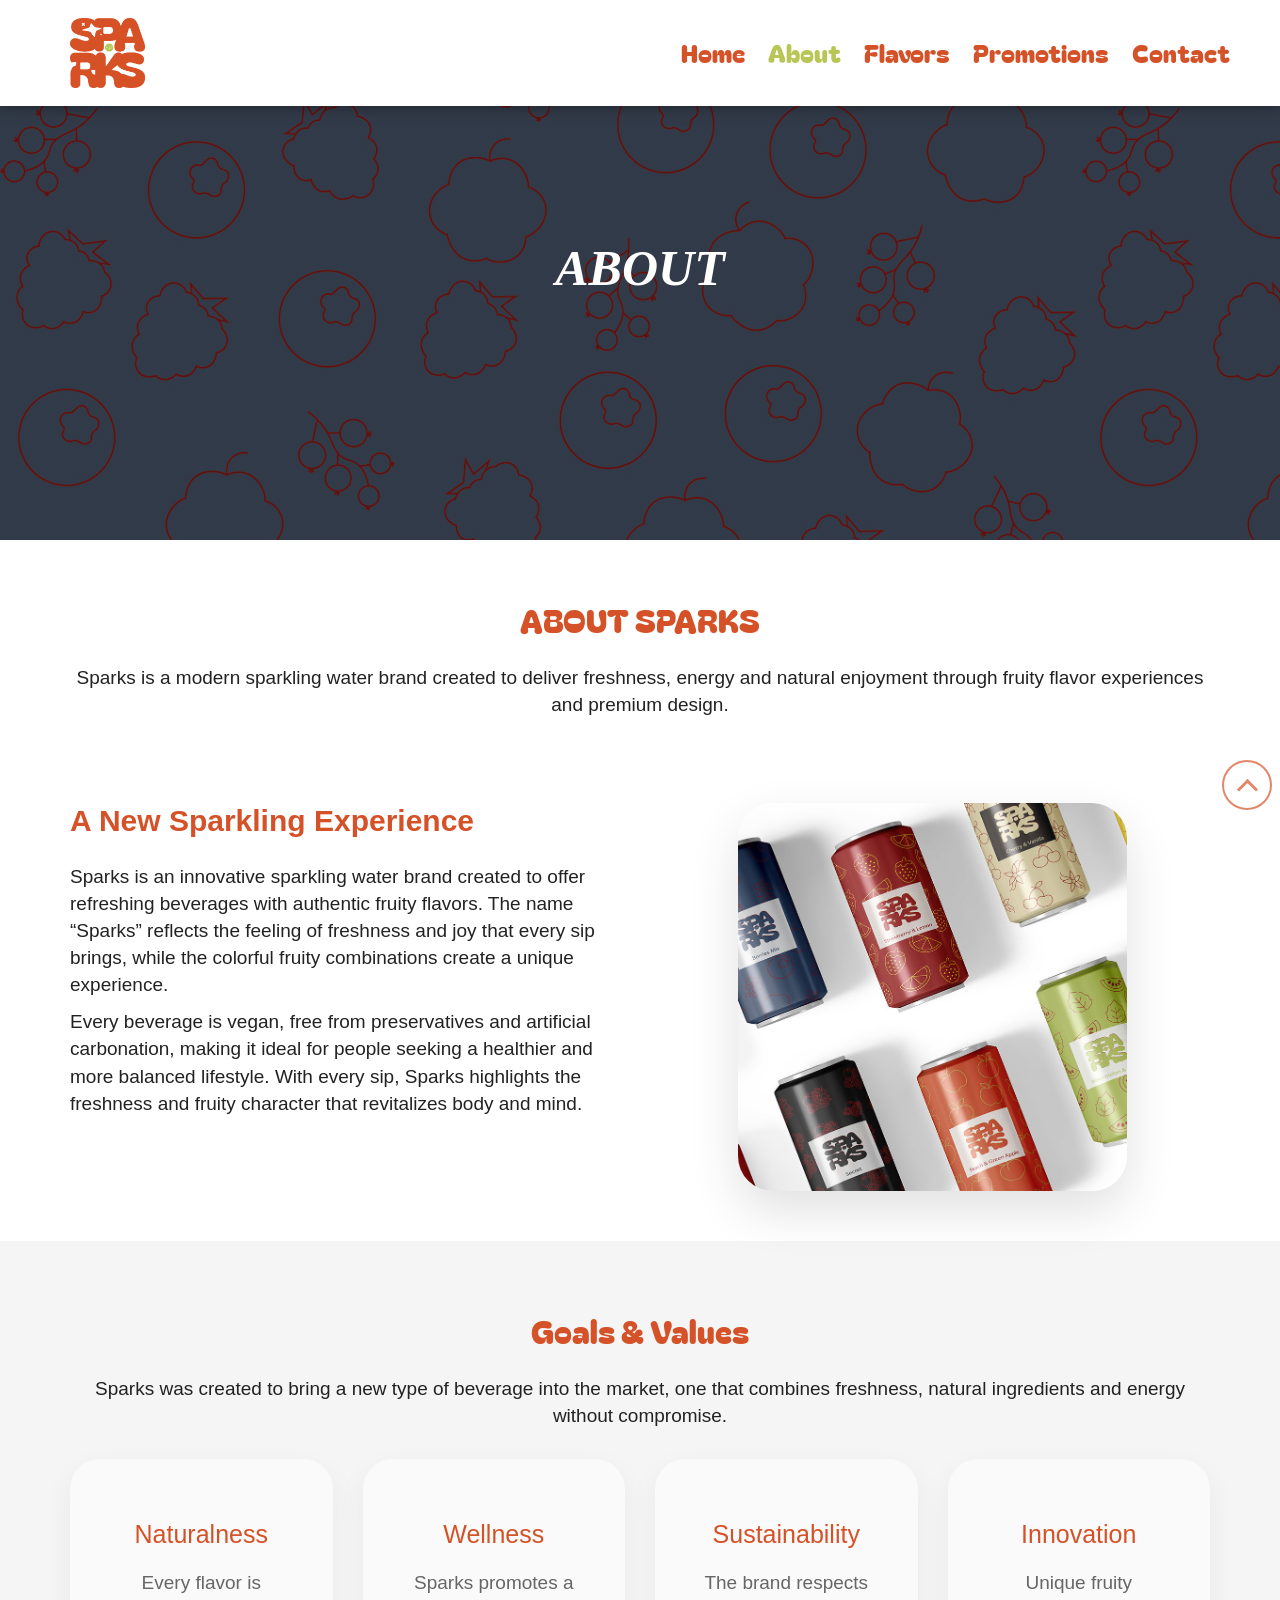
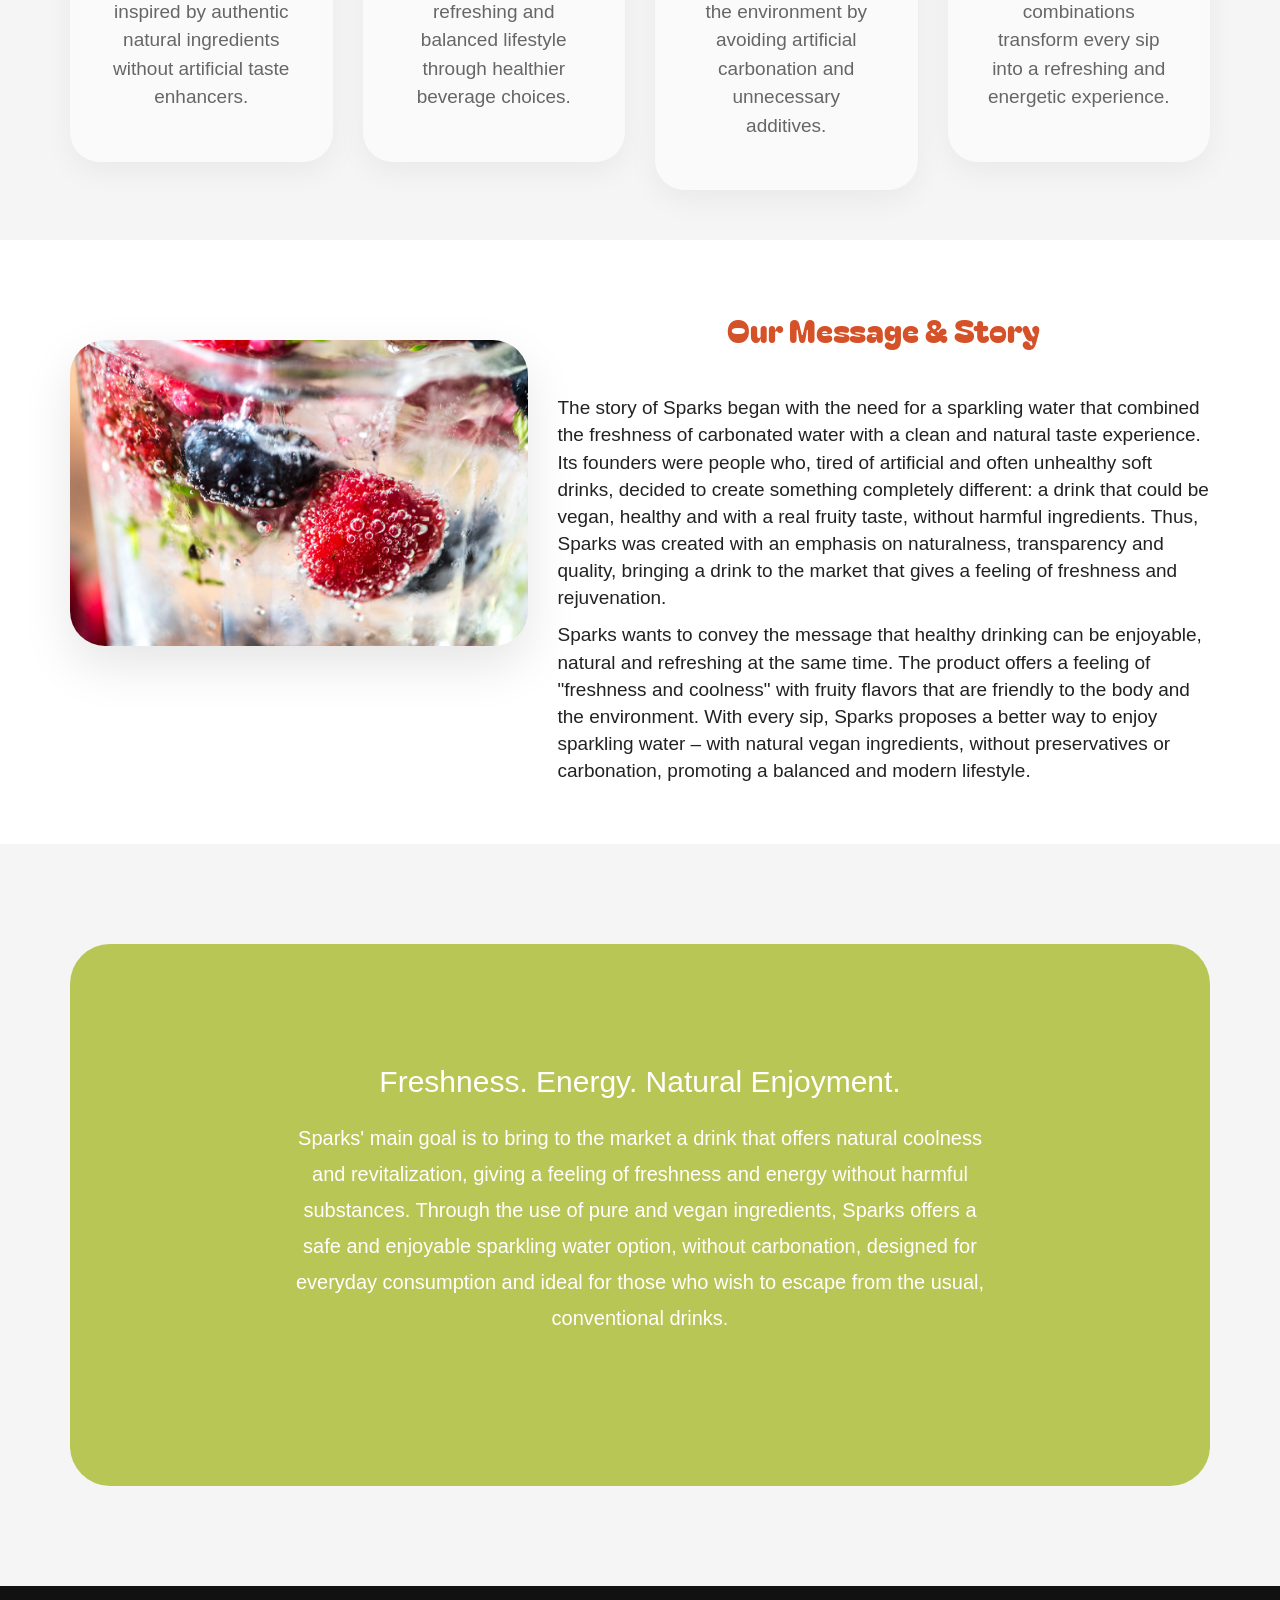
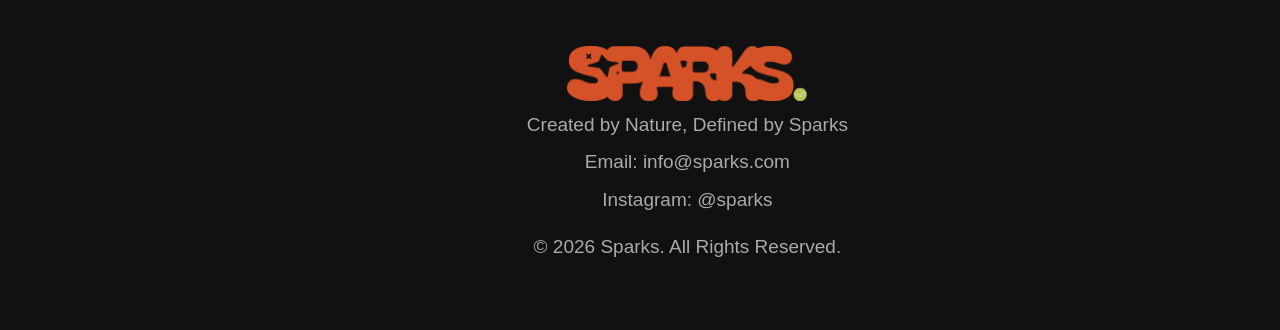
==== commit 5b139d40: "Add files via upload" ====
--- a/about.html
+++ b/about.html
@@ -35,6 +35,14 @@
                     <a href="/sparks" class="logo"><img src="images/logo.png" alt="logo"></a>
                 </div>
                 <div class="col-md-10">
+                    <div class="mobile-menu-icon" id="icon-menu"><span class="sp1"></span><span class="sp2"></span><span class="sp3"></span></div>
+                    <div class="mobile-menu" id="mobile-menu">
+                        <a class="active" href="/sparks">Home</a>
+                        <a href="/sparks/about">About</a>
+                        <a href="/sparks/flavors">Flavors</a>
+                        <a href="/sparks/promotions">Promotions</a>
+                        <a href="/sparks/contact">Contact</a>
+                     </div>
                     <div class="menu">
                         <a href="/sparks">Home</a>
                         <a class="active" href="/sparks/about">About</a>
--- a/scripts/style.css
+++ b/scripts/style.css
@@ -9,16 +9,29 @@
     --gray:#f5f5f5;
 }
 h1, h2, h3, h4, h5, h6 {margin-top: 0;margin-bottom: 0.8em;font-weight: 100;line-height: 1.2;}
-
+a {text-decoration: none}
 
 .overlay{background-color: #000;width: 100%;height: 100%;z-index: 1000;position: absolute;opacity: 16%;}
 .menu-wrap{position: fixed;background: #fff;width: 100%;z-index: 1000;box-shadow: 0px -8px 18px 1px #000000;}
-.menu{font-family:'Bagel Fat One',cursive;text-align: right;}
+.menu{font-family:'Bagel Fat One',cursive;text-align: right;display: none}
 .menu a{padding: 35px 10px;font-size: 25px;text-decoration: none;display: inline-block;color: var(--main);}
 .menu a:hover{color: var(--secondary)}
 .menu a.active{color: var(--secondary)}
-.logo {margin: 0}
+.logo {margin: 0;display: inline-block;}
 .logo img{height:90px;display: block;padding: 10px 0;margin-top: 8px;}
+
+.mobile-menu-icon {display: inline-block;position: absolute;width: 30px;height: 35px;margin-bottom: -25px;right: 10px;top: 40px;cursor: pointer;}
+.mobile-menu-icon span {display: block;position: absolute;top: 0;height: 3px;width: 100%;background: var(--main);transition: 0.3s;}
+.mobile-menu-icon span.sp2 {top: 15px;}
+.mobile-menu-icon span.sp3 {top: 25px;}
+.mobile-menu-icon span.sp1 {top: 5px;}
+.mobile-menu {display: none;position: absolute;padding: 20px 30px;background: #fff;z-index: 10000;right: 0px;top: 86px;border-radius: 35px;box-shadow: 0 20px 50px rgba(0, 0, 0, 0.1);transition:0.5s;}
+.mobile-menu.active{display: block;}
+.mobile-menu a {display: block;text-align: end;font-size: 21px;color: var(--main);}
+.mobile-menu a:hover {text-decoration: none;color: var(--secondary)}
+.mobile-menu-icon.active span:nth-child(1){transform:rotate(45deg) translate(7px,7px);}
+.mobile-menu-icon.active span:nth-child(2){opacity:0;}
+.mobile-menu-icon.active span:nth-child(3){transform:rotate(-45deg) translate(7px,-7px);}
 
 .header-wrap {background: url('../images/header-bg.jpg') 0 0 no-repeat;background-size: cover;height: 500px;background-position: center;    position: relative;top: 90px;margin-bottom: 100px;}
 .page-header-wrap{background: url('../images/header-bg.jpg') 0 0 no-repeat;background-size: cover;background-position: center;}
@@ -161,22 +174,13 @@
 
 /* RESPONSIVE */
 
-@media(max-width:768px){
-
-.hero h1{
-font-size:3rem;
+@media (min-width: 768px){
 }
 
-nav ul{
-display:none;
+@media (min-width: 992px) {
+    .menu{display: block;margin-right: -30px;}
+    .mobile-menu-icon{display: none}
 }
 
-.section-title h2{
-font-size:2.2rem;
+@media (min-width: 1200px) {
 }
-
-.cta h2{
-font-size:2rem;
-}
-
-}
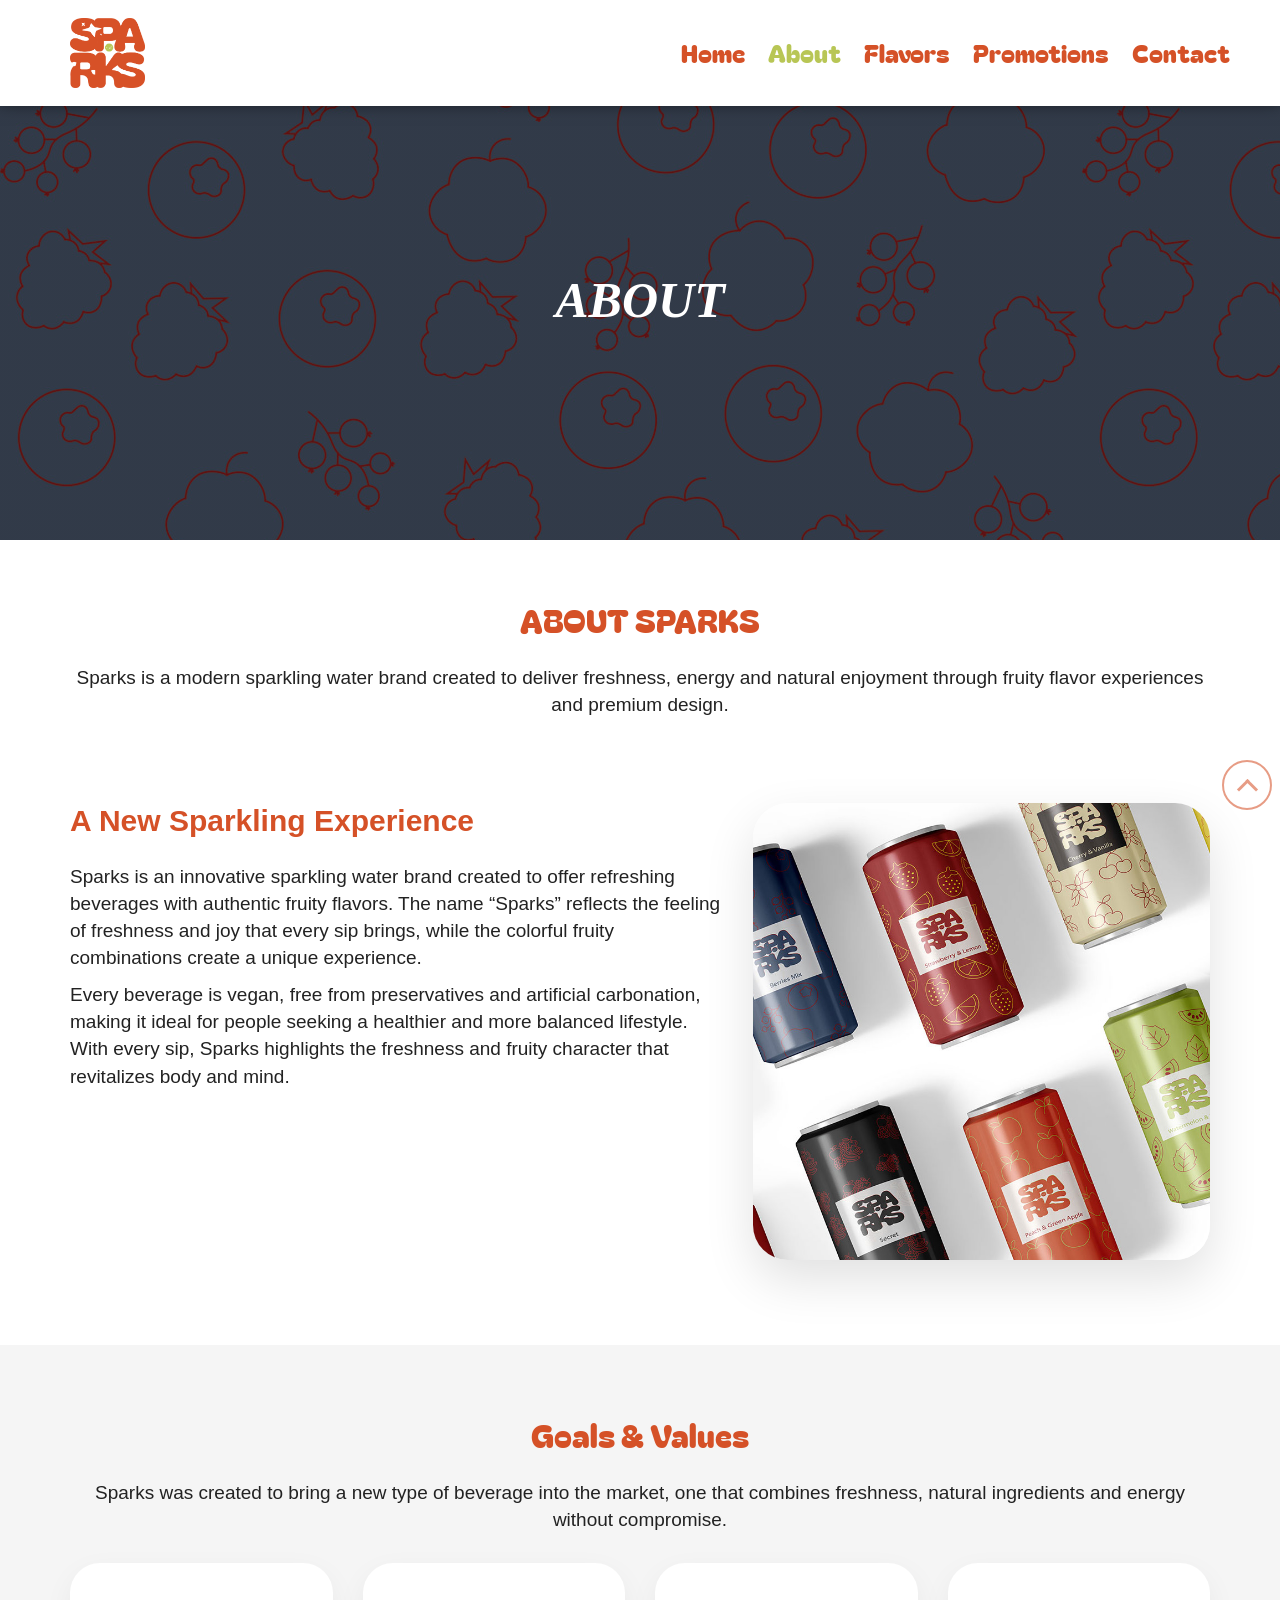
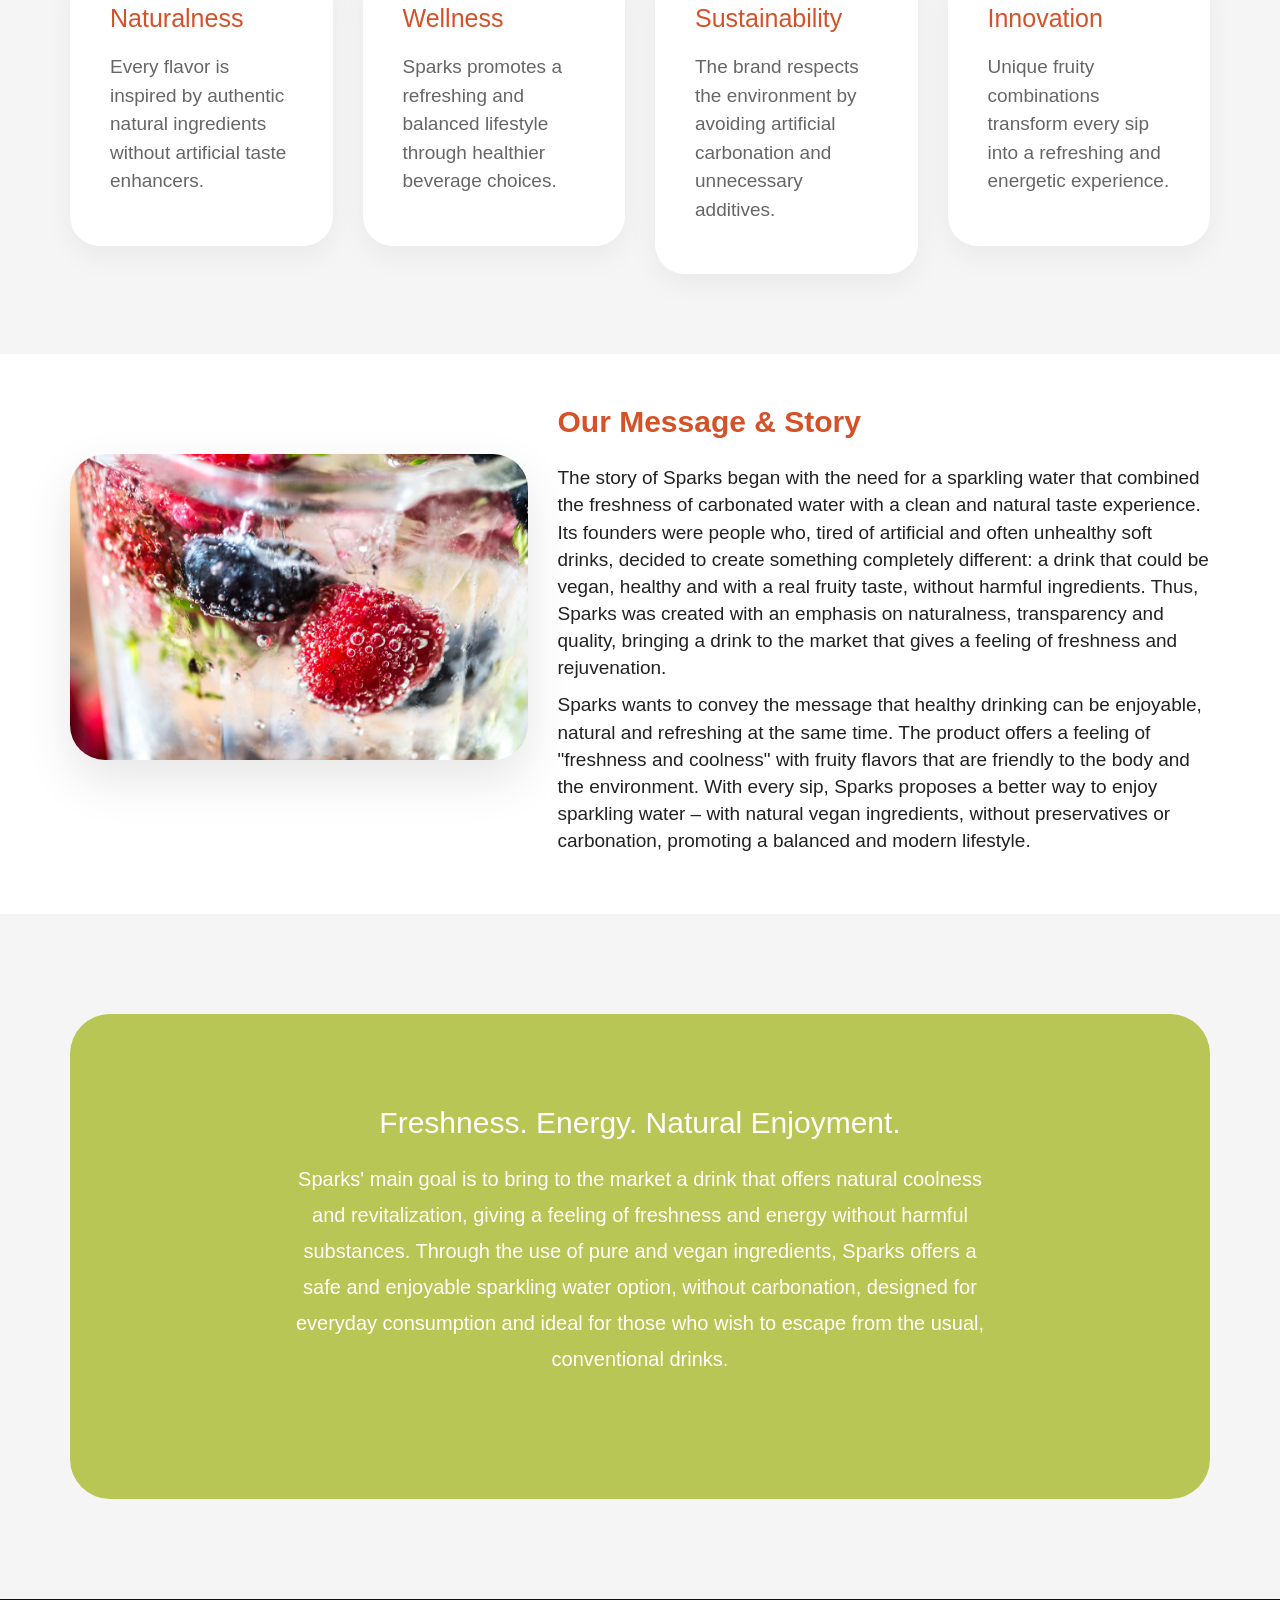
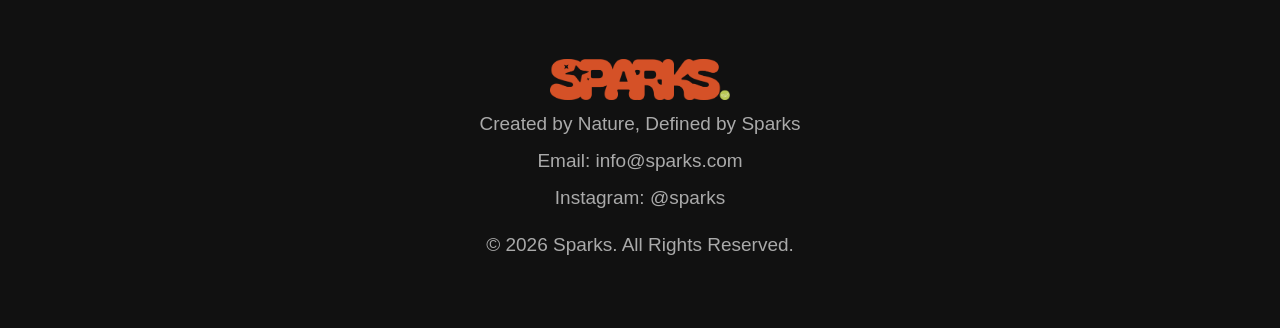
==== commit c67cd0d3: "Add files via upload" ====
--- a/about.html
+++ b/about.html
@@ -31,10 +31,10 @@
     <div class="menu-wrap">
         <div class="container">
             <div class="row">
-                <div class="col-md-2">
+                <div class="col-xs-2">
                     <a href="/sparks" class="logo"><img src="images/logo.png" alt="logo"></a>
                 </div>
-                <div class="col-md-10">
+                <div class="col-xs-10">
                     <div class="mobile-menu-icon" id="icon-menu"><span class="sp1"></span><span class="sp2"></span><span class="sp3"></span></div>
                     <div class="mobile-menu" id="mobile-menu">
                         <a class="active" href="/sparks">Home</a>
@@ -77,8 +77,9 @@
             </div>
             <br><br>
             <div class="row">
-                <div class="col-md-6">
+                <div class="col-md-7">
                     <h2><strong>A New Sparkling Experience</strong></h2>
+                    <img class="hidden-md hidden-lg" src="images/about.jpg" alt="about">
                     <p>
                       <span class="highlight">Sparks</span> is an innovative sparkling
                       water brand created to offer refreshing beverages with authentic
@@ -93,8 +94,8 @@
                       freshness and fruity character that revitalizes body and mind.
                     </p>
                 </div>
-                <div class="col-md-6">
-                    <img src="images/about.jpg" alt="about">
+                <div class="col-md-5">
+                    <img class="hidden-xs hidden-sm" src="images/about.jpg" alt="about">
                 </div>
             </div>
         </div>
@@ -157,12 +158,11 @@
         <div class="container">
             <div class="row">
                 <div class="col-md-5">
-                    <img src="images/story.jpg" alt="Our Message & Story">
+                    <img class="hidden-xs hidden-sm" src="images/story.jpg" alt="Our Message & Story">
                 </div>
                 <div class="col-md-7">
-                    <div class="section-intro">
-                      <h2>Our Message & Story</h2>
-                    </div>
+                    <h2><strong>Our Message & Story</strong></h2>
+                    <img class="hidden-md hidden-lg" src="images/story.jpg" alt="Our Message & Story">
                     <p>The story of Sparks began with the need for a sparkling water that combined the freshness of carbonated water with a clean and natural taste experience. Its founders were people who, tired of artificial and often unhealthy soft drinks, decided to create something completely different: a drink that could be vegan, healthy and with a real fruity taste, without harmful ingredients. Thus, Sparks was created with an emphasis on naturalness, transparency and quality, bringing a drink to the market that gives a feeling of freshness and rejuvenation.</p>
                     <p>Sparks wants to convey the message that healthy drinking can be enjoyable, natural and refreshing at the same time. The product offers a feeling of "freshness and coolness" with fruity flavors that are friendly to the body and the environment. With every sip, Sparks proposes a better way to enjoy sparkling water – with natural vegan ingredients, without preservatives or carbonation, promoting a balanced and modern lifestyle.</p>
                 </div>
--- a/scripts/style.css
+++ b/scripts/style.css
@@ -10,6 +10,7 @@
 }
 h1, h2, h3, h4, h5, h6 {margin-top: 0;margin-bottom: 0.8em;font-weight: 100;line-height: 1.2;}
 a {text-decoration: none}
+ul, ol {margin: 10px 0 10px 30px;}
 
 .overlay{background-color: #000;width: 100%;height: 100%;z-index: 1000;position: absolute;opacity: 16%;}
 .menu-wrap{position: fixed;background: #fff;width: 100%;z-index: 1000;box-shadow: 0px -8px 18px 1px #000000;}
@@ -25,7 +26,7 @@
 .mobile-menu-icon span.sp2 {top: 15px;}
 .mobile-menu-icon span.sp3 {top: 25px;}
 .mobile-menu-icon span.sp1 {top: 5px;}
-.mobile-menu {display: none;position: absolute;padding: 20px 30px;background: #fff;z-index: 10000;right: 0px;top: 86px;border-radius: 35px;box-shadow: 0 20px 50px rgba(0, 0, 0, 0.1);transition:0.5s;}
+.mobile-menu {display: none;position: absolute;padding: 20px 30px;background: #fff;z-index: 10000;right: 0px;top: 86px;box-shadow: 0 20px 50px rgba(0, 0, 0, 0.1);transition:0.5s;}
 .mobile-menu.active{display: block;}
 .mobile-menu a {display: block;text-align: end;font-size: 21px;color: var(--main);}
 .mobile-menu a:hover {text-decoration: none;color: var(--secondary)}
@@ -51,7 +52,7 @@
 .merch-hero {background:linear-gradient(rgba(0,0,0,0.45),rgba(0,0,0,0.45)),url('../images/merch_hero.jpg');}
 .contact-hero {background:linear-gradient(rgba(0,0,0,0.45),rgba(0,0,0,0.45)),url('../images/contact_hero.jpg');}
 
-.hero h1{font-family: 'Myriad Pro';font-size: 5rem;color: #fff;font-weight: bold;font-style: italic;margin-top:13%;}
+.hero h1{position: relative;top: 20vh;font-family: 'Myriad Pro';font-size: 5rem;color: #fff;font-weight: bold;font-style: italic;}
 .hero p{max-width:700px;line-height:1.8;font-size:1.1rem;}
 
 .btn{display:inline-block;padding:16px 35px;background:var(--main);color:white;border-radius:50px;text-decoration:none;font-weight:600;transition:0.3s;    margin: 20px auto;display: block;width: 200px;}
@@ -61,8 +62,8 @@
 .section-intro {text-align: center;padding: 20px 0}
 .section-intro h2{color: var(--main);font-family: 'Bagel Fat One';font-size: 32px;}
 
-.intro-wrap img {width: 100%;border-radius: 35px;box-shadow: 0 20px 50px rgba(0, 0, 0, 0.1);}
-
+.intro-wrap img {width: 100%;max-width: 500px;display: block;border-radius: 35px;box-shadow: 0 20px 50px rgba(0, 0, 0, 0.1);margin:0 auto 35px}
+.intro-text h2 {color: var(--main)}
 /* about */
 /* .about img{width:100%;border-radius:25px;}
 .about-text h3{font-size:2.2rem;margin-bottom:20px;}
@@ -70,12 +71,12 @@
 
 /* FLAVORS */
 .flavors-wrap {background:var(--gray);}
-.flavor-card{background:white;border-radius:25px;overflow:hidden;transition:0.4s;box-shadow:0 10px 25px rgba(0,0,0,0.05);margin: 10px 0;}
+.flavors {display: contents;}
+.flavor-card{background:white;border-radius:25px;overflow:hidden;transition:0.4s;box-shadow:0 10px 25px rgba(0,0,0,0.05);max-width: 350px;margin: 0 auto 35px;}
 .flavor-card:hover{transform:translateY(-10px);}
 .flavor-top{height:250px;}
 .flavor-top img {width: 100%}
-
-.flavor-content{padding:30px;}
+.flavor-content{padding:15px;}
 .flavor-content h3{margin-bottom:15px;font-size:22px;font-family:'Bagel Fat One';}
 .flavor-content p{color:#666;line-height:1.7;}
 
@@ -87,10 +88,9 @@
 .mint h3{color: #b8c655}
 
 /* VALUES */
-.values-section{display: flex;}
-.value-card{padding:40px;border-radius:20px;background:white;box-shadow:0 10px 30px rgba(0,0,0,0.05);text-align:center;height: -webkit-fill-available;}
-.value-card h3{margin:20px 0;color:var(--main);}
-.value-card p{color:#666;line-height:1.7;}
+.goal-card{padding:40px;border-radius:20px;background:var(--gray);box-shadow:0 10px 30px rgba(0,0,0,0.05);text-align:center;height: -webkit-fill-available;margin-bottom:30px}
+.goal-card h3{margin:20px 0;color:var(--main);}
+.goal-card p{color:#666;line-height:1.7;}
 
 /* CTA */
 .cta-wrap{background: var(--gray)}
@@ -101,7 +101,7 @@
 .cta .btn:hover{background: var(--secondary)}
 
 
-.secret-wrap{position:relative;margin:70px 0;padding:70px 8%;border-radius:40px;overflow:hidden;background:#050505;display:flex;justify-content:center;}
+.secret-wrap{position:relative;padding:8%;border-radius:40px;overflow:hidden;background:#050505;display:flex;justify-content:center;}
 .secret-overlay{position:absolute;inset:0;background:radial-gradient(circle at top right,rgba(255,0,80,0.18),transparent 40%);}
 .secret-container{position:relative;z-index:2;display:grid;grid-template-columns:repeat(auto-fit,minmax(320px,1fr));gap:60px;align-items:center;}
 .premium-label{display:inline-block;padding:10px 20px;border:1px solid rgba(255,255,255,0.2);border-radius:50px;color:var(--main);font-size:16px;letter-spacing:2px;margin-bottom:25px;}
@@ -110,35 +110,38 @@
 .secret-wrap p{color:#bbb;line-height:1.9;margin-bottom:20px;max-width:650px;font-size: 20px;}
 .secret-can{width:100%;max-width:420px;position:relative;}
 .secret-can::before{content:'';position:absolute;inset:-20px;border-radius:30px;background:linear-gradient(135deg,rgba(255,0,80,0.2),rgba(255,255,255,0.02));filter:blur(20px);}
-.secret-wrap img{position:relative;z-index:2;width:100%;border-radius:30px;box-shadow:0 20px 60px rgba(0,0,0,0.6);margin-top: 28%;}
+.secret-wrap img{position:relative;z-index:2;width:100%;border-radius:30px;box-shadow:0 20px 60px rgba(0,0,0,0.6);}
 
-.about-wrap img{width: 70%;border-radius: 35px;box-shadow: 0 20px 50px rgba(0, 0, 0, 0.12);display: block;margin: auto;}
+.about-wrap img{width: 100%;max-width: 500px;display: block;border-radius: 35px;box-shadow: 0 20px 50px rgba(0, 0, 0, 0.12);display: block;margin:0 auto 35px;}
 .about-wrap h2{color: var(--main)}
 
 .value-wrap{background:var(--gray);}
-.value-card{background:#fafafa;padding:40px;border-radius:30px;box-shadow:0 10px 30px rgba(0,0,0,0.05);transition:0.4s;}
+.value-card{background:#fff;padding:40px;border-radius:30px;box-shadow:0 10px 30px rgba(0,0,0,0.05);transition:0.4s;margin-bottom: 30px}
 .value-card:hover{transform:translateY(-10px);}
 .value-card h3{color:var(--main);margin-bottom:20px;font-size:25px;}
 .value-card p{color:#666;line-height:1.5;}
 
-.story-wrap img{width: 100%;border-radius: 35px;box-shadow: 0 20px 50px rgba(0, 0, 0, 0.1);margin-top: 50px}
+.story-wrap img{width: 100%;max-width: 500px;display: block;border-radius: 35px;box-shadow: 0 20px 50px rgba(0, 0, 0, 0.1);margin:0 auto 30px}
+.story-wrap h2{color: var(--main)}
 
 .quote-wrap{background: var(--gray)}
-.quote{margin:100px 0;padding:120px 8%;border-radius:40px;background:var(--secondary);background-size:cover;background-position:center;text-align:center;color:white;}
+.quote{margin:100px 0;padding:8%;border-radius:40px;background:var(--secondary);background-size:cover;background-position:center;text-align:center;color:white;}
 .quote h2{font-size:3rem;margin-bottom:20px;}
 .quote p {max-width: 700px;margin: auto;line-height: 1.8;margin-bottom: 30px;font-size: 20px;}
 
 .promotional-wrap{background-color: var(--gray)}
-.promotional-wrap img{width: 100%;border-radius: 35px;box-shadow: 0 20px 50px rgba(0, 0, 0, 0.1);margin-top: 50px;}
+.promotional-wrap img{width: 100%;border-radius: 35px;box-shadow: 0 20px 50px rgba(0, 0, 0, 0.1);margin-bottom: 35px;}
 .promotional-wrap .section-intro {text-align: left;padding: 0}
+.promotional-wrap h2{color: var(--main)}
 
-.accessories-wrap img{width: 100%;border-radius: 35px;box-shadow: 0 20px 50px rgba(0, 0, 0, 0.1);margin-top: 50px;}
+.accessories-wrap img{width: 100%;border-radius: 35px;box-shadow: 0 20px 50px rgba(0, 0, 0, 0.1);margin-bottom: 35px;}
 .accessories-wrap .section-intro {text-align: left;padding: 0}
+.accessories-wrap h2 {color: var(--main)}
 
 .contact-wrap{background-color: var(--gray)}
 .contact-info h2{font-size:3rem;margin-bottom:25px;}
 .contact-info p{color:#666;line-height:2;margin-bottom:40px;}
-.info-box{background:white;padding: 5px 30px;border-radius:25px;margin-bottom:25px;box-shadow:0 10px 30px rgba(0,0,0,0.05);transition:0.4s;}
+.info-box{background:white;padding: 14px 30px;border-radius:25px;margin-bottom:25px;box-shadow:0 10px 30px rgba(0,0,0,0.05);transition:0.4s;}
 .info-box:hover{transform:translateY(-5px);}
 .info-box h3{color:var(--main);margin-bottom:10px;}
 .info-box p{margin:0;color:#555;font: 18px}
@@ -158,14 +161,14 @@
 .social {background: #fff;}
 .social-section h2{font-size:3rem;margin-bottom:20px;}
 .social-section p{max-width:700px;margin:auto;line-height:1.9;margin-bottom:40px;}
-.socials{display:flex;justify-content:center;gap:20px;flex-wrap:wrap;}
+.socials{display:grid;justify-content:center;gap:20px;flex-wrap:wrap;}
 .social-btn{padding:16px 32px;border-radius:50px;text-decoration:none;background:white;color:#111;font-weight:600;box-shadow:0 10px 25px rgba(0,0,0,0.06);transition:0.4s;text-decoration: none;}
 .social-btn:hover{background:var(--main);color:white;text-decoration: none;}
 
 
 /* FOOTER */
-.footer{background:#111;color:white;padding:60px 8%;text-align:center;}
-.footer img{width: 100%;padding: 0px 60px 10px;}
+.footer{background:#111;color:white;padding:60px 0;text-align:center;}
+.footer img{width: 100%;padding: 0px 60px 10px;max-width: 300px}
 .footer p{color:#aaa;margin-bottom:10px;}
 
 #scroll-top{position:fixed;bottom:90px;right:8px;display:none;width:50px;height:50px;padding-top:15px;border-radius:100%;border:2px solid var(--main);z-index:3000;text-align:center;}
@@ -180,6 +183,15 @@
 @media (min-width: 992px) {
     .menu{display: block;margin-right: -30px;}
     .mobile-menu-icon{display: none}
+    .values-section{display: flex;}
+    .story-wrap img{margin-top: 50px}
+    .flavor-card{margin: 10px 0;}
+    .secret-wrap{margin:70px 0;}
+    .secret-wrap img{margin-top: 28%;}
+    .promotional-wrap img{margin-top: 50px;}
+    .accessories-wrap img{margin-top: 50px;}
+    .socials{display:flex;}
+    .flavor-content{padding:30px;}
 }
 
 @media (min-width: 1200px) {
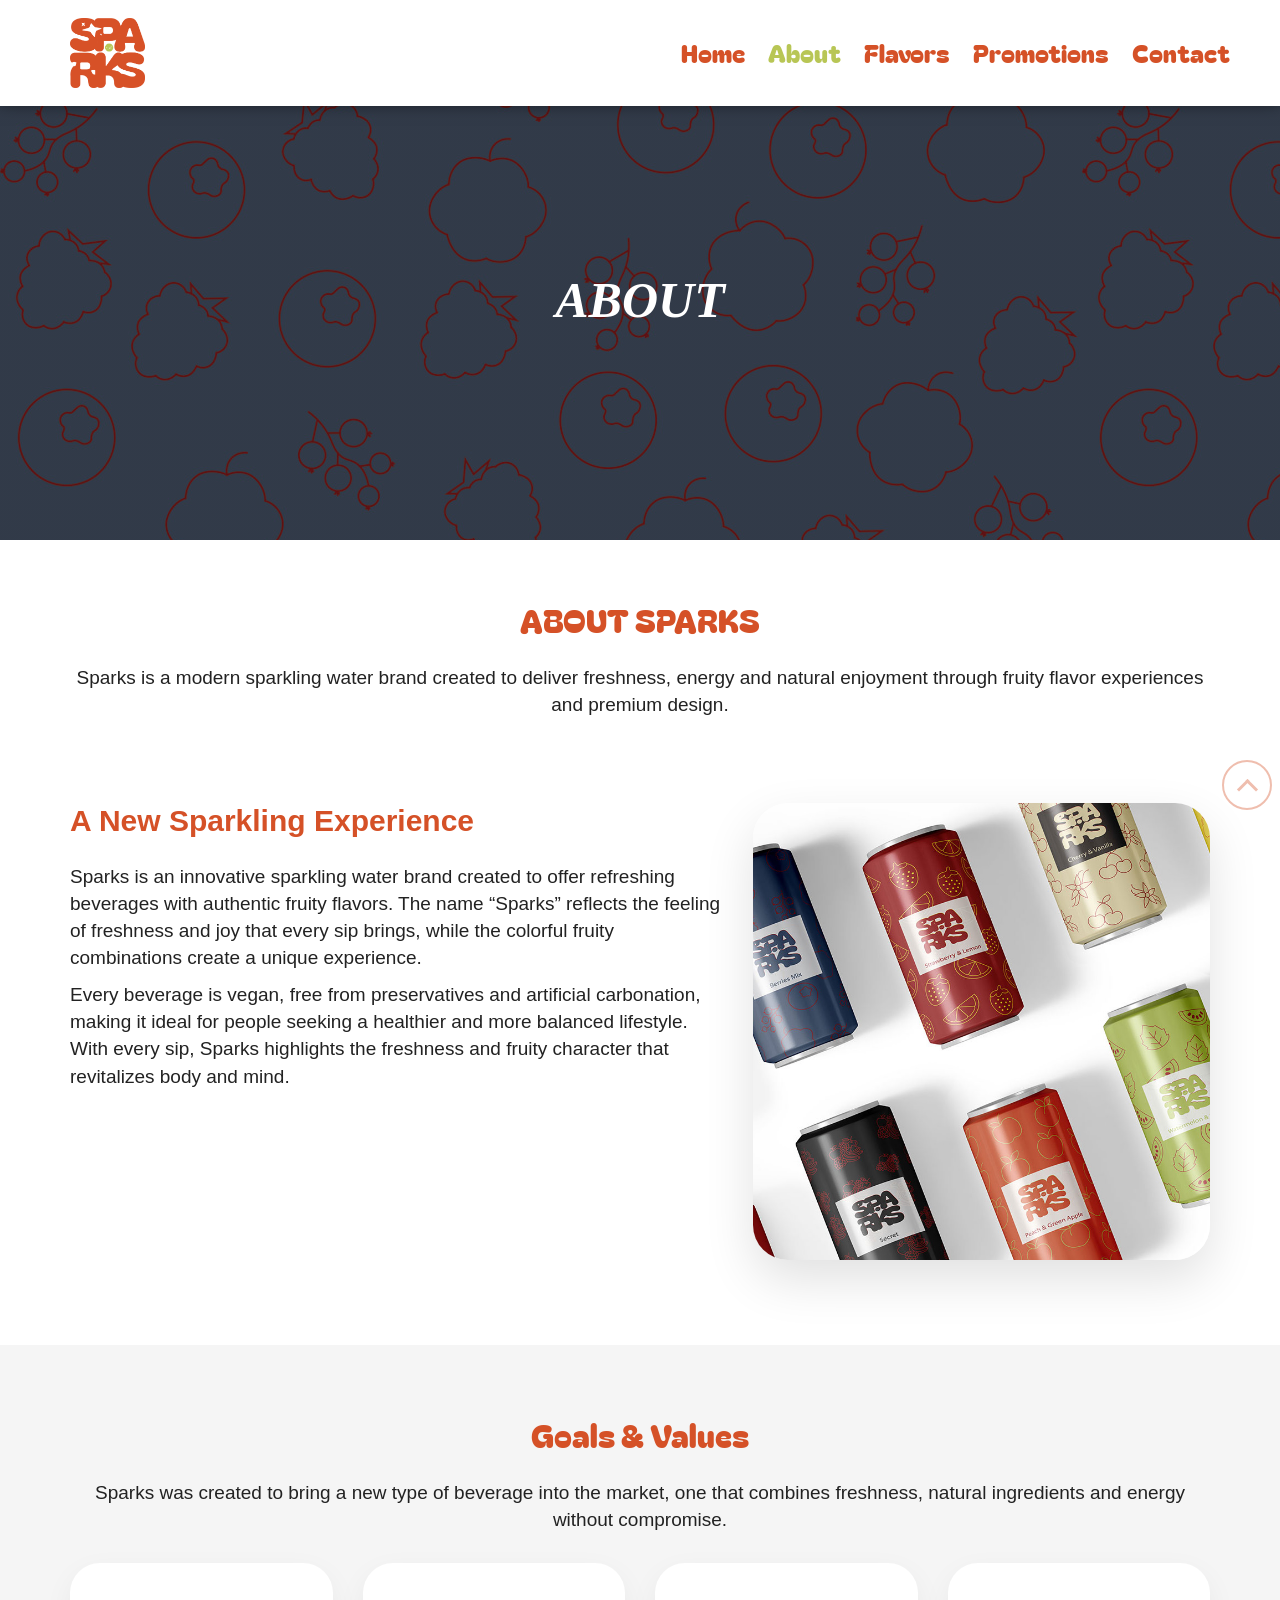
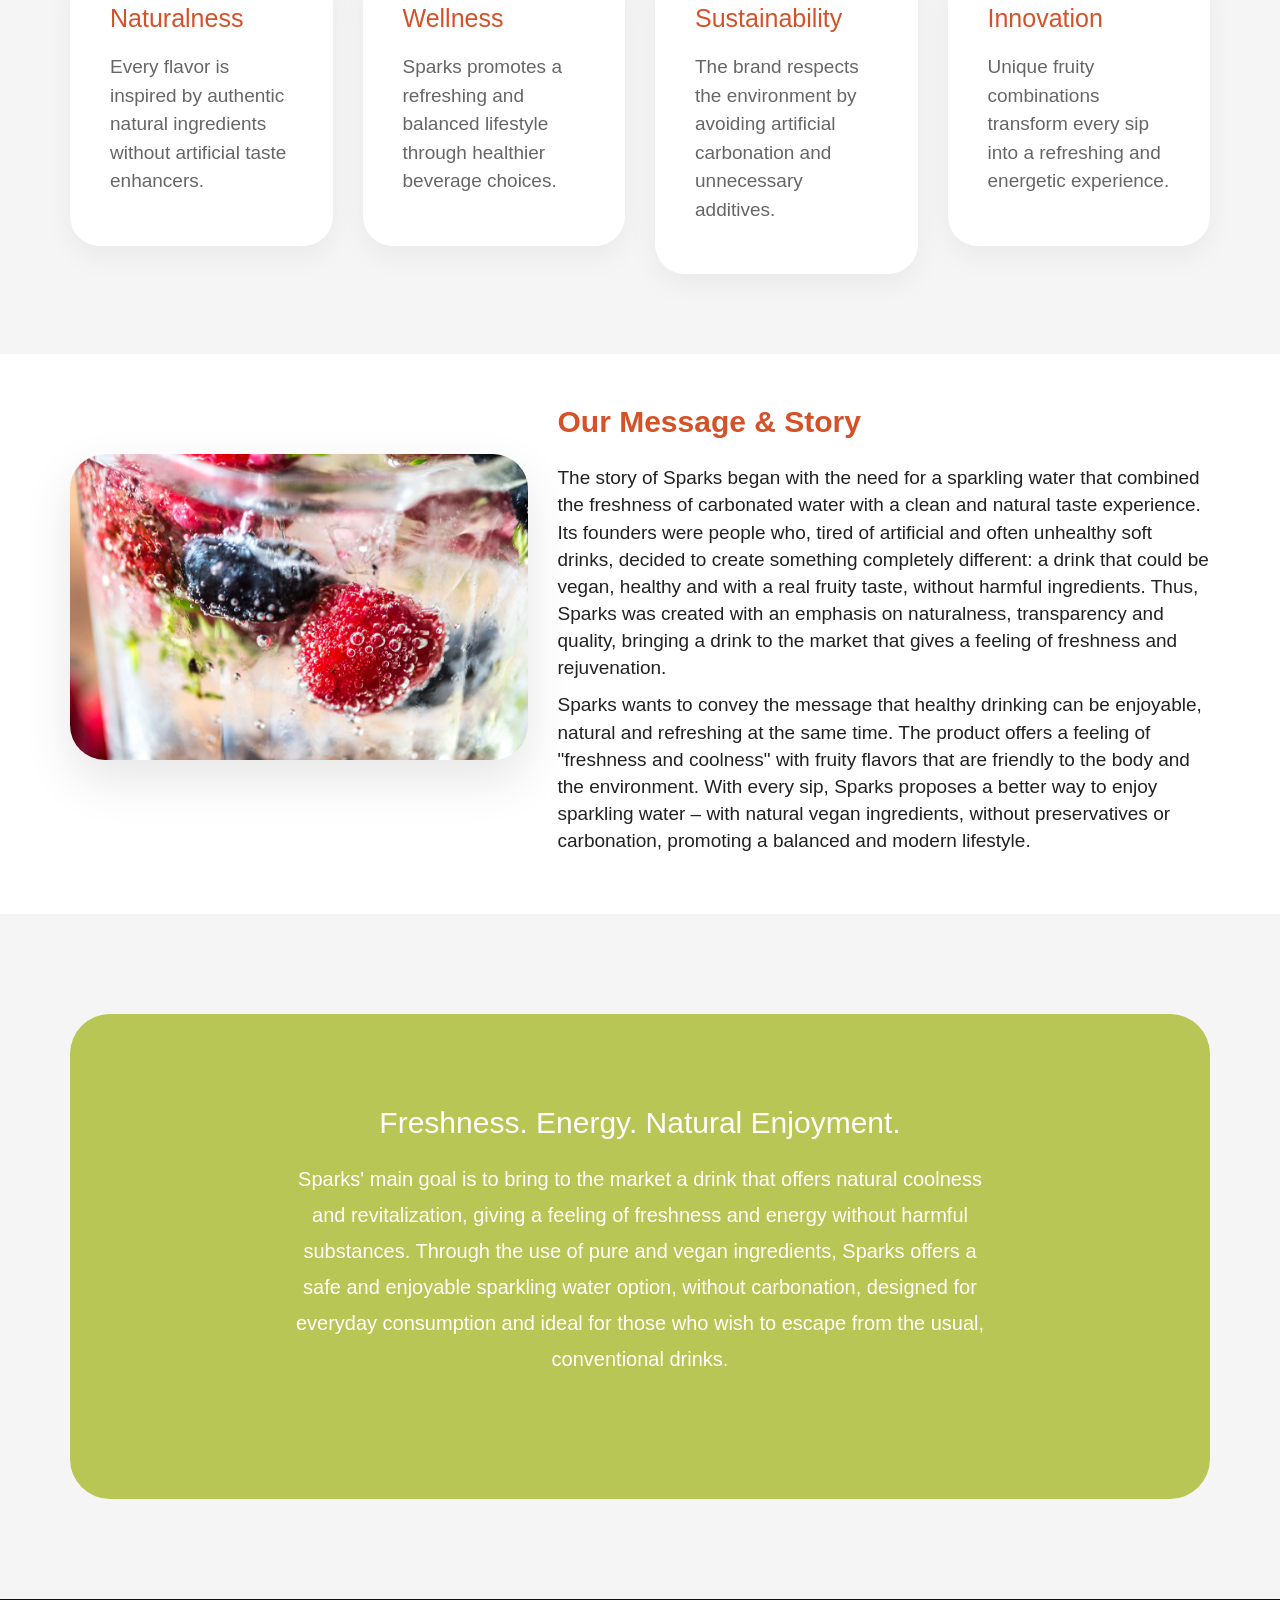
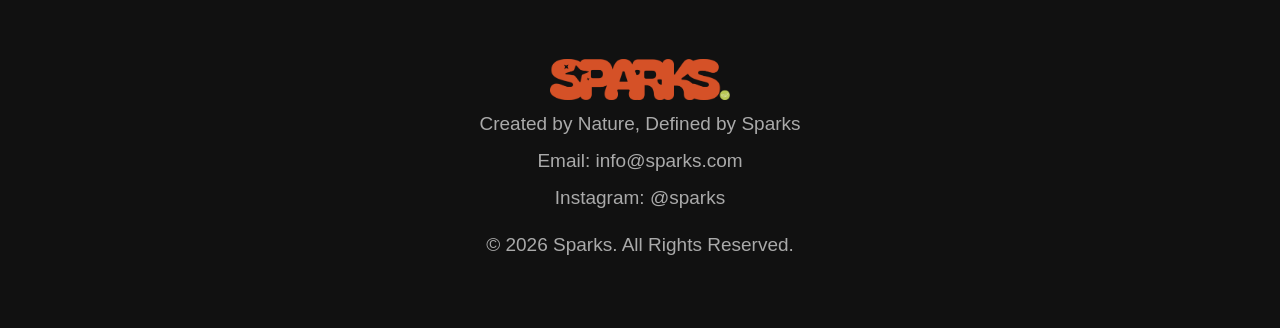
==== commit 54b12835: "Add files via upload" ====
--- a/about.html
+++ b/about.html
@@ -37,8 +37,8 @@
                 <div class="col-xs-10">
                     <div class="mobile-menu-icon" id="icon-menu"><span class="sp1"></span><span class="sp2"></span><span class="sp3"></span></div>
                     <div class="mobile-menu" id="mobile-menu">
-                        <a class="active" href="/sparks">Home</a>
-                        <a href="/sparks/about">About</a>
+                        <a href="/sparks">Home</a>
+                        <a class="mobile-active" href="/sparks/about">About</a>
                         <a href="/sparks/flavors">Flavors</a>
                         <a href="/sparks/promotions">Promotions</a>
                         <a href="/sparks/contact">Contact</a>
--- a/scripts/style.css
+++ b/scripts/style.css
@@ -33,6 +33,7 @@
 .mobile-menu-icon.active span:nth-child(1){transform:rotate(45deg) translate(7px,7px);}
 .mobile-menu-icon.active span:nth-child(2){opacity:0;}
 .mobile-menu-icon.active span:nth-child(3){transform:rotate(-45deg) translate(7px,-7px);}
+.mobile-menu a.mobile-active{color: var(--secondary)}
 
 .header-wrap {background: url('../images/header-bg.jpg') 0 0 no-repeat;background-size: cover;height: 500px;background-position: center;    position: relative;top: 90px;margin-bottom: 100px;}
 .page-header-wrap{background: url('../images/header-bg.jpg') 0 0 no-repeat;background-size: cover;background-position: center;}
@@ -191,7 +192,7 @@
     .promotional-wrap img{margin-top: 50px;}
     .accessories-wrap img{margin-top: 50px;}
     .socials{display:flex;}
-    .flavor-content{padding:30px;}
+    .flavor-content{padding:28px;}
 }
 
 @media (min-width: 1200px) {
